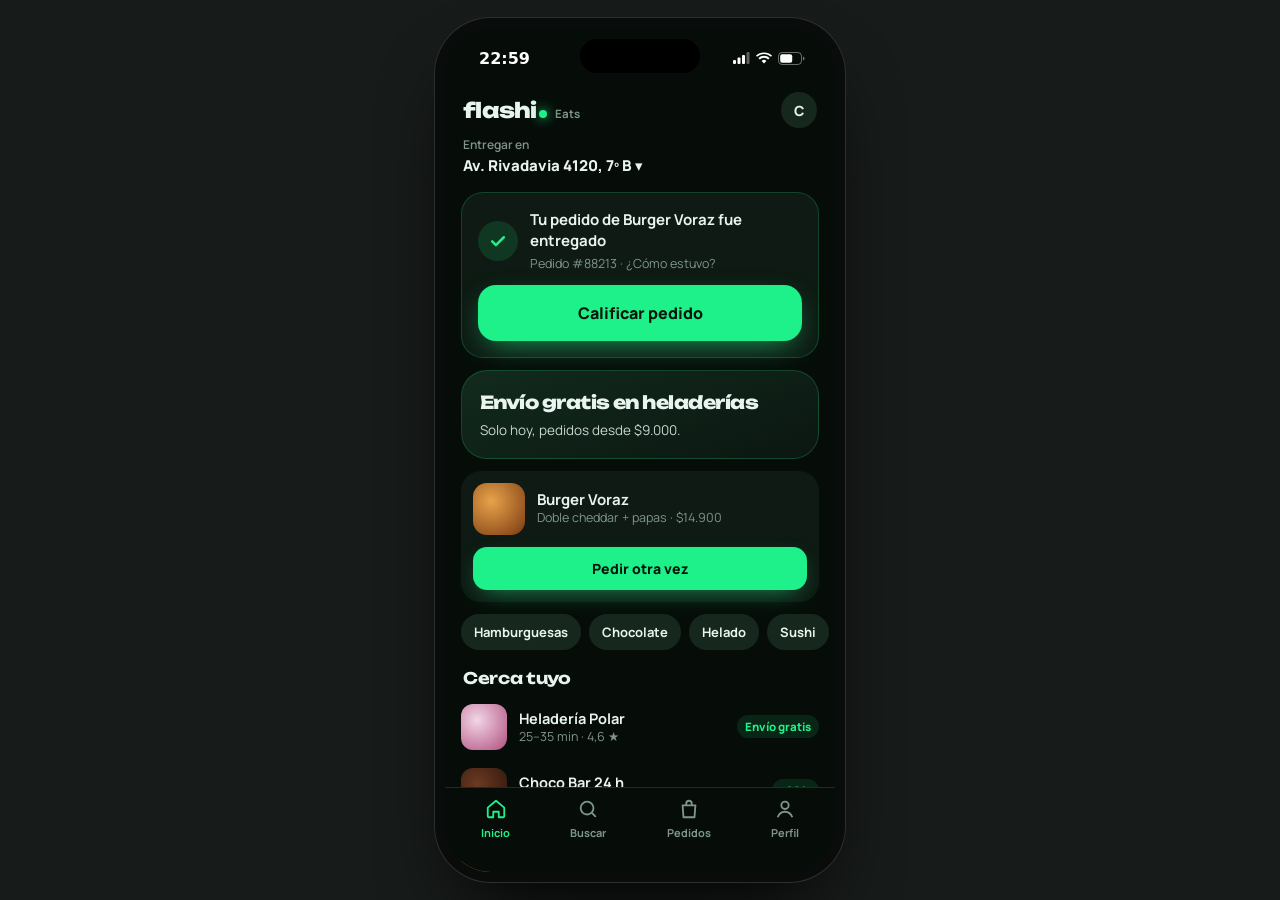
==== index.html @ 6379caa3 "Add files via upload" ====
<!doctype html>
<html lang="es"><head>
<meta charset="utf-8">
<meta name="viewport" content="width=device-width,initial-scale=1,maximum-scale=1,user-scalable=no,viewport-fit=cover">
<meta name="theme-color" content="#060D09">
<meta name="mobile-web-app-capable" content="yes">
<meta name="apple-mobile-web-app-capable" content="yes">
<meta name="apple-mobile-web-app-status-bar-style" content="black-translucent">
<meta name="apple-mobile-web-app-title" content="FLASHI EATS">
<link rel="manifest" href="manifest.webmanifest">
<link rel="icon" href="icon-192.png">
<link rel="apple-touch-icon" href="apple-touch-icon.png">
<title>FLASHI EATS</title>
</head><body>
<style>
@font-face{font-family:Unbounded;font-style:normal;font-weight:500;font-display:block;src:url([data-uri]) format('woff2')}
@font-face{font-family:Unbounded;font-style:normal;font-weight:700;font-display:block;src:url([data-uri]) format('woff2')}
@font-face{font-family:Unbounded;font-style:normal;font-weight:800;font-display:block;src:url([data-uri]) format('woff2')}
@font-face{font-family:Manrope;font-style:normal;font-weight:400;font-display:block;src:url([data-uri]) format('woff2')}
@font-face{font-family:Manrope;font-style:normal;font-weight:500;font-display:block;src:url([data-uri]) format('woff2')}
@font-face{font-family:Manrope;font-style:normal;font-weight:600;font-display:block;src:url([data-uri]) format('woff2')}
@font-face{font-family:Manrope;font-style:normal;font-weight:700;font-display:block;src:url([data-uri]) format('woff2')}
@font-face{font-family:Manrope;font-style:normal;font-weight:800;font-display:block;src:url([data-uri]) format('woff2')}
</style>
<style>
/* ================= FLASHI · núcleo (dirección A · Pulso) ================= */
:root{
  --bg:#060D09;--s1:#0E1A13;--s2:#16271D;--s3:#1F3528;--ln:#1B2E22;
  --g:#1EF08A;--gd:#10B865;--gi:#03140A;--r:#FF2B4A;--rd:#B3142B;
  --tx:#E9F4EE;--tx2:#C9D6CF;--mu:#7E958A;
  --fd:Unbounded,system-ui,sans-serif;--fb:Manrope,system-ui,sans-serif;
  --sbh:30px;--sbb:0px;
  color-scheme:dark;
}
*{box-sizing:border-box}
html,body{height:100%;margin:0;background:#050807}
body{overflow:hidden;overscroll-behavior:none;-webkit-user-select:none;user-select:none;-webkit-touch-callout:none;-webkit-tap-highlight-color:transparent;touch-action:manipulation;font-family:var(--fb);color:var(--tx);-webkit-font-smoothing:antialiased}
button{font:inherit;color:inherit;background:none;border:0;padding:0;cursor:pointer}
#device{position:relative;width:100%;height:100%;overflow:hidden;background:var(--bg);isolation:isolate}
body.framed{display:grid;place-items:center;background:#171b19}
body.framed #device{width:390px;height:min(844px,calc(100% - 40px));border-radius:46px;box-shadow:0 0 0 10px #0a0c0b,0 0 0 11px #2a302c,0 40px 80px -20px #000}
body.framed.android #device{border-radius:34px}
.num{font-variant-numeric:tabular-nums}

/* ---------- pantallas ---------- */
.scr{position:absolute;inset:0;display:flex;flex-direction:column;padding-top:var(--sbh);padding-bottom:var(--sbb);overflow-y:auto;overflow-x:hidden;scrollbar-width:none;background:var(--bg)}
.scr::-webkit-scrollbar{display:none}
.scr>*:not(.map):not(.spacer){flex-shrink:0}
.scr.enter{animation:scrIn .28s ease-out}
@keyframes scrIn{from{opacity:.4;transform:translateY(8px)}to{opacity:1;transform:none}}

/* ---------- barra de estado falsa ---------- */
.sbar{position:absolute;top:0;left:0;right:0;height:var(--sbh);display:flex;align-items:center;justify-content:space-between;padding:0 20px;z-index:90;color:#fff;pointer-events:none;font-family:Roboto,"Google Sans",system-ui,sans-serif;font-size:13.5px;font-weight:500}
.sbar .ic{display:flex;align-items:center;gap:6px}
.sbar svg{display:block}
.sbar .pct{font-size:12.5px}
.ios .sbar{font-family:-apple-system,"SF Pro Text",system-ui,sans-serif;font-weight:600;font-size:16px;padding:6px 30px 0 34px;align-items:center}
.ios .sbar .isl{position:absolute;left:50%;top:11px;transform:translateX(-50%);width:120px;height:34px;border-radius:20px;background:#000}
.hidebar .sbar{display:none}

/* ---------- zonas ocultas ---------- */
.hz{position:absolute;z-index:200;background:transparent}
.hz.menu{left:0;top:0;width:96px;height:calc(var(--sbh) + 52px)}
.hz.cue{right:0;bottom:0;width:76px;height:76px}
body.debugzones .hz{background:#ff00ff33;outline:1px dashed #f0f}

/* ---------- elementos comunes app ---------- */
.top{display:flex;justify-content:space-between;align-items:center;padding:10px 18px 8px;flex:none}
.logo{font-family:var(--fd);font-weight:800;font-size:21px;letter-spacing:-.035em;display:flex;align-items:center;gap:0}
.logo i{display:inline-block;width:8px;height:8px;background:var(--g);border-radius:50%;margin:8px 0 0 2px;box-shadow:0 0 12px var(--g)}
.logo small{font-family:var(--fb);font-weight:700;font-size:11.5px;color:var(--mu);margin:6px 0 0 8px;letter-spacing:0}
.chip{font-size:12px;font-weight:800;padding:7px 12px;border-radius:99px;background:#1EF08A1c;color:var(--g);display:inline-flex;align-items:center;gap:6px}
.chip.off{background:#FF2B4A1f;color:var(--r)}
.chip.neutral{background:var(--s2);color:var(--tx)}
.dot{width:7px;height:7px;border-radius:50%;background:currentColor;box-shadow:0 0 8px currentColor}
.card{background:var(--s1);border-radius:20px;padding:14px 16px}
.pad{padding:0 16px}
.stack{display:flex;flex-direction:column;gap:10px}
.lbl{font-size:11px;font-weight:700;letter-spacing:.08em;text-transform:uppercase;color:var(--mu)}
.btn{display:block;width:100%;padding:17px;border-radius:18px;background:var(--g);color:var(--gi);font-weight:800;text-align:center;font-size:16px;box-shadow:0 10px 30px -10px #1EF08Aaa;transition:transform .1s}
.btn:active{transform:scale(.98)}
.btn.ghost{background:transparent;border:1.5px solid var(--g);color:var(--g);box-shadow:none}
.btn.red{background:var(--r);color:#fff;box-shadow:0 10px 30px -10px #FF2B4Aaa}
.btn.dim{background:var(--s2);color:var(--tx);box-shadow:none}
.fine{text-align:center;font-size:12px;color:var(--mu)}
.big{font-family:var(--fd);font-weight:800;letter-spacing:-.03em;line-height:1}
.green{color:var(--g)} .red{color:var(--r)}
.glowg{text-shadow:0 0 24px #1EF08A77} .glowr{text-shadow:0 0 24px #FF2B4A88}
.spacer{flex:1 1 auto;min-height:12px}
.tabs{display:flex;justify-content:space-around;padding:10px 6px calc(12px + var(--tabpad,0px));font-size:11px;font-weight:700;flex:none;border-top:1px solid var(--ln);background:var(--bg);position:sticky;bottom:0;margin-top:auto}
.tabs span{display:flex;flex-direction:column;align-items:center;gap:5px;color:var(--mu)}
.tabs span.on{color:var(--g)}
.tabs svg{width:22px;height:22px}
.alertbox{padding:12px 14px;border-radius:16px;background:linear-gradient(135deg,#FF2B4A33,#FF2B4A0d);border:1px solid #FF2B4A66;font-size:13px;line-height:1.45;color:var(--tx)}
.alertbox b{display:block;color:var(--r);font-size:13.5px;margin-bottom:2px}
.pulse-r{animation:pr 1s ease-in-out infinite}
@keyframes pr{50%{opacity:.35}}

/* ---------- mapa ---------- */
.map{position:relative;flex:1 1 auto;min-height:260px;overflow:hidden;background:#07110B}
.map svg{position:absolute;inset:0;width:100%;height:100%}
.map .me{position:absolute;width:22px;height:22px;border-radius:50%;background:var(--g);border:4px solid #06140c;box-shadow:0 0 0 6px #1EF08A33,0 0 24px var(--g);transform:translate(-50%,-50%);transition:left 1.2s ease,top 1.2s ease}
.map .pin{position:absolute;transform:translate(-50%,-100%);width:30px;height:40px}
.map .me::after{content:"";position:absolute;inset:-14px;border-radius:50%;border:2px solid #1EF08A66;animation:ping 1.8s ease-out infinite}
@keyframes ping{from{transform:scale(.5);opacity:1}to{transform:scale(1.6);opacity:0}}

/* ---------- timers ---------- */
.ring{--p:100;border-radius:50%;background:conic-gradient(var(--r) calc(var(--p)*1%),var(--s2) 0);display:grid;place-items:center;box-shadow:0 0 44px -8px #FF2B4Aaa}
.ring>div{border-radius:50%;background:var(--bg);display:flex;flex-direction:column;align-items:center;justify-content:center;gap:2px}
.tbar{height:6px;border-radius:6px;background:#00000055;overflow:hidden}
.tbar i{display:block;height:100%;width:calc(var(--p,100)*1%);background:#fff;border-radius:6px;transition:width .25s linear}
.t-zero{animation:pr .8s ease-in-out infinite}

/* ================= NOTIFICACIONES ================= */
.hu{position:absolute;left:10px;right:10px;top:calc(var(--sbh) + 6px);z-index:120;display:flex;flex-direction:column;gap:8px;pointer-events:none}
.hu>*{pointer-events:auto;animation:huIn .38s cubic-bezier(.2,.9,.3,1.2)}
@keyframes huIn{from{transform:translateY(-130%);opacity:0}to{transform:none;opacity:1}}
.hu>.out{animation:huOut .25s ease-in forwards}
@keyframes huOut{to{transform:translateY(-130%);opacity:0}}
/* Android */
.nA{background:#262A28;border-radius:26px;padding:14px 16px 15px;display:grid;grid-template-columns:30px 1fr;column-gap:12px;row-gap:3px;color:#E6E9E7;font-family:Roboto,"Google Sans",system-ui,sans-serif;box-shadow:0 8px 30px -6px #000c}
.nA .ai{grid-row:span 3;width:30px;height:30px;border-radius:50%;display:grid;place-items:center;background:var(--g);color:#06140c}
.nA.hot .ai{background:var(--r);color:#fff}
.nA .ai svg{width:18px;height:18px}
.nA .hd{font-size:12.5px;color:#B8C0BB;display:flex;gap:5px;align-items:center}
.nA .hd b{font-weight:500;color:var(--g)}
.nA.hot .hd b{color:#FF7A8C}
.nA .tt{font-size:15px;font-weight:600;color:#fff;line-height:1.3}
.nA .bd{font-size:14.5px;line-height:1.38;color:#DDE3DF}
/* iOS */
.nI{background:rgba(52,52,54,.72);-webkit-backdrop-filter:blur(26px) saturate(170%);backdrop-filter:blur(26px) saturate(170%);border-radius:24px;padding:13px 15px 14px;display:grid;grid-template-columns:40px 1fr;column-gap:11px;color:#fff;font-family:-apple-system,"SF Pro Text",system-ui,sans-serif;box-shadow:0 10px 30px -8px #0009}
.nI .ai{grid-row:span 3;width:40px;height:40px;border-radius:10px;overflow:hidden;align-self:start}
.nI .ai svg{width:40px;height:40px;display:block}
.nI .hd{display:flex;justify-content:space-between;font-size:15px}
.nI .hd b{font-weight:600}
.nI .hd span{color:#ffffff8c;font-size:14px}
.nI .tt{font-size:15px;font-weight:600;line-height:1.3}
.nI .bd{font-size:15px;line-height:1.33;color:#fff}

/* ================= BLOQUEO ANDROID ================= */
.lockA{position:absolute;inset:0;z-index:80;display:flex;flex-direction:column;background:var(--wall,radial-gradient(120% 70% at 20% 0%,#16362A 0%,#08130E 55%,#050907 100%));background-size:cover;background-position:center;color:#E3F1E8;font-family:Roboto,"Google Sans",system-ui,sans-serif;padding-top:var(--sbh);overflow:hidden}
.lockA::before{content:"";position:absolute;inset:0;background:#0000002e;pointer-events:none}
.lockA>*{position:relative}
.lockA .date{padding:22px 26px 0;font-size:16px;font-weight:500;display:flex;justify-content:space-between;color:#D6E8DC}
.lockA .clock{padding:6px 26px 0;font-size:104px;line-height:.98;font-weight:400;letter-spacing:-2px;color:#CFF3DC;display:flex;flex-direction:column}
.lockA .nl{padding:26px 12px 0;display:flex;flex-direction:column;gap:8px;overflow:hidden}
.lockA .nl .nA{background:#1E2320e8;animation:huIn .38s cubic-bezier(.2,.9,.3,1.2)}
.lockA .foot{margin-top:auto;padding:0 26px calc(22px + env(safe-area-inset-bottom,0px));display:flex;justify-content:space-between;align-items:flex-end}
.lockA .sc{width:56px;height:56px;border-radius:50%;background:#ffffff1f;display:grid;place-items:center}
.lockA .fp{display:flex;flex-direction:column;align-items:center;gap:10px;font-size:12.5px;color:#C9DBD0}
.lockA .fp svg{width:30px;height:30px}

/* ================= BLOQUEO iOS ================= */
.lockI{position:absolute;inset:0;z-index:80;display:flex;flex-direction:column;align-items:center;background:var(--wall,linear-gradient(180deg,#0E2A1E 0%,#0A1B14 40%,#050A08 100%));background-size:cover;background-position:center;color:#fff;font-family:-apple-system,"SF Pro Display",system-ui,sans-serif;padding-top:var(--sbh);overflow:hidden}
.lockI::before{content:"";position:absolute;inset:0;background:linear-gradient(#0000001a,#0000 40%,#00000066);pointer-events:none}
.lockI>*{position:relative}
.lockI .lk{margin-top:10px;width:18px;height:22px;opacity:.95}
.lockI .date{margin-top:8px;font-size:20px;font-weight:600;letter-spacing:.2px;opacity:.9}
.lockI .clock{font-size:96px;font-weight:600;line-height:1;letter-spacing:-1px;margin-top:2px;font-feature-settings:"tnum"}
.lockI .nl{width:100%;padding:0 10px;display:flex;flex-direction:column;gap:8px;margin-top:auto;margin-bottom:26px}
.lockI .nl .nI{animation:huIn .38s cubic-bezier(.2,.9,.3,1.2)}
.lockI .foot{width:100%;display:flex;justify-content:space-between;padding:0 46px 12px}
.lockI .sc{width:50px;height:50px;border-radius:50%;background:#ffffff26;-webkit-backdrop-filter:blur(20px);backdrop-filter:blur(20px);display:grid;place-items:center}
.lockI .hbar{width:136px;height:5px;border-radius:3px;background:#fff;margin:4px 0 calc(8px + env(safe-area-inset-bottom,0px))}
.unlocking{animation:unl .32s ease-in forwards}
@keyframes unl{to{transform:translateY(-100%);opacity:.6}}

/* ================= MENÚ DE CONTROL (no aparece en cámara) ================= */
#menu{position:absolute;inset:0;z-index:500;background:#101211;color:#EDEFEE;font-family:system-ui,-apple-system,Roboto,sans-serif;overflow-y:auto;-webkit-user-select:text;user-select:text;padding:calc(env(safe-area-inset-top,0px) + 14px) 16px calc(env(safe-area-inset-bottom,0px) + 30px);font-size:14px}
#menu h1{font-size:17px;margin:0;font-weight:800;letter-spacing:-.01em}
#menu h2{font-size:12px;letter-spacing:.1em;text-transform:uppercase;color:#8E9691;margin:22px 0 8px;font-weight:700}
#menu .mh{display:flex;justify-content:space-between;align-items:center;gap:12px;position:sticky;top:calc(-14px - env(safe-area-inset-top,0px));background:#101211;padding:6px 0 10px;z-index:2}
#menu .x{font-size:14px;font-weight:700;padding:9px 14px;border-radius:10px;background:#242826}
#menu .scn{display:flex;flex-direction:column;gap:6px}
#menu .scn button{text-align:left;padding:11px 13px;border-radius:12px;background:#1A1D1C;border:1px solid #262A28;display:flex;flex-direction:column;gap:3px}
#menu .scn button b{font-size:14.5px}
#menu .scn button span{font-size:12.5px;color:#9BA39E;line-height:1.35}
#menu .scn button.sel{border-color:#1EF08A;background:#13241B}
#menu .cues{display:flex;flex-direction:column;gap:6px;counter-reset:c}
#menu .cue{background:#1A1D1C;border:1px solid #262A28;border-radius:12px;padding:10px 12px;display:flex;flex-direction:column;gap:8px}
#menu .cue .row{display:flex;justify-content:space-between;align-items:center;gap:10px}
#menu .cue .row b{font-size:13.5px;font-weight:600}
#menu .cue .row b::before{counter-increment:c;content:counter(c) " · ";color:#1EF08A}
#menu .cue.next{border-color:#1EF08A88}
#menu .cue button{font-size:12.5px;font-weight:700;padding:7px 11px;border-radius:9px;background:#2A2F2C;white-space:nowrap}
#menu textarea,#menu input[type=text],#menu input[type=time],#menu input[type=number]{width:100%;background:#0B0D0C;border:1px solid #2E3431;border-radius:9px;color:#fff;padding:9px 10px;font:14px/1.4 system-ui,sans-serif}
#menu textarea{min-height:58px;resize:vertical}
#menu .f{display:grid;grid-template-columns:1fr 1.2fr;gap:8px 12px;align-items:center}
#menu .f label{color:#B5BCB8;font-size:13px}
#menu .seg{display:flex;background:#0B0D0C;border:1px solid #2E3431;border-radius:10px;padding:3px;gap:3px}
#menu .seg button{flex:1;padding:7px 6px;border-radius:7px;font-size:12.5px;font-weight:700;color:#B5BCB8}
#menu .seg button.on{background:#1EF08A;color:#04130A}
#menu .go{margin-top:18px;width:100%;padding:16px;border-radius:14px;background:#1EF08A;color:#04130A;font-weight:900;font-size:16px}
#menu .sm{font-size:12.5px;color:#8E9691;line-height:1.5}
#menu .help{background:#1A1D1C;border-radius:12px;padding:12px 14px;line-height:1.55;font-size:13px;color:#C9CFCB}
#menu .help b{color:#fff}
#menu .row2{display:flex;gap:8px;flex-wrap:wrap}
#menu .row2 button{padding:9px 12px;border-radius:10px;background:#242826;font-weight:700;font-size:13px}
#menu .now{font-size:12.5px;color:#1EF08A;margin-top:4px}
@media (prefers-reduced-motion:reduce){*{animation-duration:.01ms!important;transition:none!important}}

/* ===== FLASHI EATS (Clara) ===== */
.avatar{width:36px;height:36px;border-radius:50%;background:var(--s2);display:grid;place-items:center;font-weight:800;font-size:14px}
.loc{padding:0 18px 4px;font-size:12px;color:var(--mu);font-weight:600}
.loc b{display:block;color:var(--tx);font-size:15px;margin-top:2px;font-weight:800}
.deliv{margin:12px 16px 0;border-radius:22px;padding:16px;background:var(--s1);border:1px solid #1EF08A33;display:flex;flex-direction:column;gap:12px}
.deliv .r{display:flex;gap:12px;align-items:center}
.deliv .ok{width:40px;height:40px;border-radius:50%;background:#1EF08A22;display:grid;place-items:center;flex:none;color:var(--g)}
.deliv b{display:block;font-size:15px}
.deliv span{font-size:12.5px;color:var(--mu)}
.promo{margin:12px 16px 0;padding:18px;border-radius:26px;background:radial-gradient(90% 90% at 100% 0%,#1EF08A55,transparent 60%),linear-gradient(160deg,#10301E,#0A1710);border:1px solid #1EF08A33;position:relative;overflow:hidden;display:flex;flex-direction:column;gap:4px}
.promo .tag{align-self:flex-start;font-size:12px;font-weight:800;color:#fff;background:var(--r);padding:6px 11px;border-radius:99px;box-shadow:0 0 20px #FF2B4Aaa;margin-bottom:6px}
.promo h4{font-family:var(--fd);font-weight:800;font-size:22px;margin:4px 0 0;line-height:1.1;letter-spacing:-.03em}
.promo .big{font-size:50px;color:var(--g);text-shadow:0 0 26px #1EF08A77;margin:4px 0}
.promo p{font-size:13.5px;color:var(--tx2);margin:0 0 10px;line-height:1.4}
.promo.soft{background:linear-gradient(160deg,#122A1D,#0B1711)}
.promo.soft h4{font-size:18px}
.last{margin:12px 16px 0;padding:12px;border-radius:20px;background:var(--s1);display:flex;flex-wrap:wrap;gap:12px;align-items:center}
.thumb{width:52px;height:52px;border-radius:14px;flex:none;background:radial-gradient(circle at 35% 35%,#E8A34A,#7A3A12)}
.th2{background:radial-gradient(circle at 35% 35%,#F2D6E6,#B0507F)}
.th3{background:radial-gradient(circle at 35% 35%,#6B3A22,#2A140B)}
.th4{background:radial-gradient(circle at 35% 35%,#F4C95D,#B23A1E)}
.last div{flex:1;min-width:0;font-size:12.5px;color:var(--mu);line-height:1.35}
.last div b{display:block;color:var(--tx);font-size:15px}
.sbtn{flex-basis:100%;text-align:center;padding:12px;border-radius:14px;background:var(--g);color:var(--gi);font-weight:800;font-size:14px;box-shadow:0 8px 24px -10px #1EF08Aaa}
.sect{padding:18px 18px 8px;font-family:var(--fd);font-weight:700;font-size:16px;letter-spacing:-.02em}
.cats{display:flex;gap:8px;padding:12px 16px 0;overflow-x:auto;scrollbar-width:none}
.cats::-webkit-scrollbar{display:none}
.cats span{font-size:13px;font-weight:700;padding:9px 13px;border-radius:99px;background:var(--s2);white-space:nowrap}
.rlist{display:flex;flex-direction:column;gap:2px;padding:0 16px}
.rlist div{display:flex;gap:12px;align-items:center;padding:8px 0}
.rlist .thumb{width:46px;height:46px;border-radius:12px}
.rlist p{margin:0;flex:1;font-size:12.5px;color:var(--mu)}
.rlist p b{display:block;color:var(--tx);font-size:14.5px}
.rlist em{font-style:normal;font-size:11.5px;font-weight:800;color:var(--g);background:#1EF08A1a;padding:4px 8px;border-radius:99px}
/* calificación */
.hdr{display:flex;align-items:center;gap:10px;padding:8px 16px 10px}
.hdr .bk{width:38px;height:38px;border-radius:50%;background:var(--s2);display:grid;place-items:center;font-size:22px;font-weight:700;line-height:1}
.hdr h2{margin:0;font-size:18px;font-weight:800}
.ordc{margin:4px 16px 0;display:flex;gap:12px;align-items:center}
.ordc div{flex:1;font-size:12.5px;color:var(--mu);line-height:1.4}
.ordc div b{display:block;color:var(--tx);font-size:15px}
.q{padding:22px 18px 8px;font-family:var(--fd);font-weight:700;font-size:19px;letter-spacing:-.02em;text-align:center}
.stars{display:flex;justify-content:center;gap:10px;padding:6px 0 4px}
.stars button{width:46px;height:46px;color:var(--s3)}
.stars button.on{color:#FFB020;filter:drop-shadow(0 0 10px #FFB02088)}
.stars svg{width:100%;height:100%}
.slabel{text-align:center;font-size:13px;color:var(--mu);font-weight:700;min-height:18px}
.chips{display:flex;flex-wrap:wrap;gap:8px;padding:14px 16px 0;justify-content:center}
.chips button{padding:10px 14px;border-radius:99px;background:var(--s2);font-size:13.5px;font-weight:700;border:1.5px solid transparent}
.chips button.on{background:#FF2B4A22;border-color:var(--r);color:#fff}
.sum{margin:16px 16px 0;display:flex;flex-direction:column;gap:10px}
.sum .r{display:flex;justify-content:space-between;font-size:14px}
.sum .r span{color:var(--tx2)}
.sum .tot{border-top:1px solid var(--ln);padding-top:10px;font-weight:800;font-size:16px}
.sum .tot b{font-family:var(--fd)}
/* seguimiento */
.eta{padding:4px 18px 0}
.eta .big{font-size:44px;margin-top:4px}
.eta .sub{font-size:13px;color:var(--tx2);margin-top:6px}
.steps{display:grid;grid-template-columns:repeat(4,1fr);gap:6px;padding:14px 18px 12px}
.steps i{height:5px;border-radius:3px;background:var(--s2)}
.steps i.on{background:var(--g);box-shadow:0 0 10px #1EF08A99}
.steps i.now{animation:pr 1.2s ease-in-out infinite}
.rider{display:flex;gap:12px;align-items:center}
.rider .avatar{width:48px;height:48px;background:linear-gradient(135deg,#1EF08A,#0B5F35);color:var(--gi);font-size:18px}
.rider div{flex:1;font-size:12.5px;color:var(--mu)}
.rider div b{display:block;color:var(--tx);font-size:16px}
.rider em{font-style:normal;font-weight:800;color:#FFB020;font-size:13px}
.arrived{color:var(--g)}
.waiting{display:inline-flex;gap:6px;align-items:center;margin-top:8px;background:#FF2B4A22;color:#FF8A9A;border-radius:99px;padding:6px 11px;font-size:12.5px;font-weight:800}
/* chat genérico (no es de FLASHI) */
.chat{position:absolute;inset:0;display:flex;flex-direction:column;background:#0B0B0D;font-family:-apple-system,"SF Pro Text",system-ui,sans-serif;padding-top:var(--sbh)}
.chat .ch{display:flex;align-items:center;gap:10px;padding:8px 14px 10px;background:#161618;border-bottom:1px solid #222}
.chat .ch .bk{color:#4F8EF7;font-size:30px;line-height:1;font-weight:300;padding:0 4px}
.chat .ch .av{width:38px;height:38px;border-radius:50%;background:linear-gradient(135deg,#C98BB0,#7C4B7A);display:grid;place-items:center;font-weight:700;color:#fff}
.chat .ch b{display:block;font-size:16px;font-weight:600;color:#fff}
.chat .ch span{font-size:12.5px;color:#8E8E93}
.chat .body{flex:1;overflow:auto;padding:14px 12px;display:flex;flex-direction:column;gap:8px;background:#0B0B0D}
.chat .day{align-self:center;font-size:12px;color:#8E8E93;background:#1C1C1E;padding:4px 10px;border-radius:9px;margin:6px 0}
.chat .m{max-width:78%;padding:8px 11px 6px;border-radius:17px;font-size:15.5px;line-height:1.32;color:#fff;position:relative}
.chat .m small{display:block;text-align:right;font-size:11px;color:#ffffff88;margin-top:2px}
.chat .in{align-self:flex-start;background:#26252A;border-bottom-left-radius:5px}
.chat .out{align-self:flex-end;background:#2B5CD8;border-bottom-right-radius:5px}
.chat .aud{display:flex;align-items:center;gap:10px;min-width:240px;padding:9px 11px 6px}
.chat .play{width:36px;height:36px;border-radius:50%;background:#ffffff1f;display:grid;place-items:center;flex:none}
.chat .wave{display:flex;align-items:center;gap:2px;height:28px;flex:1}
.chat .wave i{width:3px;border-radius:2px;background:#ffffff55;flex:none}
.chat .wave i.p{background:#fff}
.chat .adur{font-size:12px;color:#ffffffaa;min-width:30px}
.chat .inp{display:flex;align-items:center;gap:10px;padding:8px 12px calc(10px + var(--tabpad,0px));background:#161618;border-top:1px solid #222}
.chat .inp span{flex:1;background:#0B0B0D;border:1px solid #2C2C2E;border-radius:20px;padding:8px 14px;color:#6D6D72;font-size:15px}
.chat .inp i{width:34px;height:34px;border-radius:50%;background:#2C2C2E;display:grid;place-items:center}
/* compartidos con Delivery */
.acts{display:grid;grid-template-columns:1fr 1fr;gap:8px;margin:10px 16px 0}
.acts span{background:var(--s2);border-radius:14px;padding:11px;text-align:center;font-weight:700;font-size:13px}
.sheet{background:var(--s1);border-radius:26px 26px 0 0;padding:16px 16px calc(18px + var(--tabpad,0px));display:flex;flex-direction:column;gap:6px;margin-top:-22px;position:relative;z-index:2;flex:none}
.sheet .grab{width:40px;height:4px;border-radius:2px;background:var(--s3);align-self:center;margin-bottom:4px}
.sheet .meta{font-size:12.5px;color:var(--mu)}
.bottom{display:flex;flex-direction:column;gap:10px}

</style>
<div id="device"></div>
<script>
/* ================= FLASHI · motor de rodaje =================
   Una app = FLASHI(config). El motor maneja: escenas y momentos (cues),
   pantalla de bloqueo falsa, notificaciones, cuenta regresiva congelable,
   reloj por escena, menú oculto y gestos invisibles. */
(function(){
'use strict';

var ICON = {
  sig:'<svg width="17" height="12" viewBox="0 0 17 12"><rect x="0" y="8" width="3" height="4" rx="1" fill="currentColor"/><rect x="4.5" y="5.5" width="3" height="6.5" rx="1" fill="currentColor"/><rect x="9" y="3" width="3" height="9" rx="1" fill="currentColor"/><rect x="13.5" y="0" width="3" height="12" rx="1" fill="currentColor" opacity=".35"/></svg>',
  wifiA:'<svg width="16" height="13" viewBox="0 0 16 13"><path d="M8 13 0 3.2A12.6 12.6 0 0 1 8 0a12.6 12.6 0 0 1 8 3.2Z" fill="currentColor"/></svg>',
  wifiI:'<svg width="16" height="12" viewBox="0 0 16 12"><path d="M8 11.6 10.4 9a3.4 3.4 0 0 0-4.8 0Z M8 5.8a6 6 0 0 1 4.2 1.7l1.4-1.5A8 8 0 0 0 8 3.7 8 8 0 0 0 2.4 6l1.4 1.5A6 6 0 0 1 8 5.8Z M8 1.9a10 10 0 0 1 7 2.8L16 3.6A11.6 11.6 0 0 0 8 .4 11.6 11.6 0 0 0 0 3.6l1 1.1a10 10 0 0 1 7-2.8Z" fill="currentColor"/></svg>',
  lock:'<svg viewBox="0 0 18 22"><rect x="1" y="9" width="16" height="12.5" rx="3" fill="#fff"/><path d="M4.5 9.5V6.3a4.5 4.5 0 0 1 9 0v3.2" fill="none" stroke="#fff" stroke-width="2.2"/></svg>',
  fp:'<svg viewBox="0 0 24 24" fill="none" stroke="currentColor" stroke-width="1.6" stroke-linecap="round"><path d="M6.5 5.5a8 8 0 0 1 11 0M4.5 10a8.5 8.5 0 0 1 15 0M8 20.5c-1-1.6-1.5-3.5-1.5-5.5a5.5 5.5 0 0 1 11 0v1M12 15v1.5c0 1.8.6 3.4 1.6 4.6M9.3 18.8C9 17.6 9 16.3 9 15a3 3 0 0 1 6 0M17.5 19.5c-.8.3-1.6.5-2.5.5"/></svg>',
  torch:'<svg width="20" height="22" viewBox="0 0 20 22" fill="#fff"><path d="M5 1h10v4l-2.5 4v11a1 1 0 0 1-1 1h-3a1 1 0 0 1-1-1V9L5 5Z" opacity=".95"/></svg>',
  cam:'<svg width="24" height="20" viewBox="0 0 24 20" fill="#fff"><path d="M8 1h8l1.8 2.5H21a2.5 2.5 0 0 1 2.5 2.5v10.5A2.5 2.5 0 0 1 21 19H3A2.5 2.5 0 0 1 .5 16.5V6A2.5 2.5 0 0 1 3 3.5h3.2Z"/><circle cx="12" cy="10.8" r="4.3" fill="#3a3a3c"/></svg>',
  phone:'<svg width="22" height="22" viewBox="0 0 24 24" fill="#E3F1E8"><path d="M6.6 10.8a15 15 0 0 0 6.6 6.6l2.2-2.2c.3-.3.7-.4 1-.2 1.1.4 2.3.6 3.6.6.6 0 1 .4 1 1V20c0 .6-.4 1-1 1A17 17 0 0 1 3 4c0-.6.4-1 1-1h3.5c.6 0 1 .4 1 1 0 1.3.2 2.5.6 3.6.1.3 0 .7-.2 1Z"/></svg>',
  camA:'<svg width="22" height="22" viewBox="0 0 24 24" fill="#E3F1E8"><path d="M9 3 7.2 5H4a2 2 0 0 0-2 2v11a2 2 0 0 0 2 2h16a2 2 0 0 0 2-2V7a2 2 0 0 0-2-2h-3.2L15 3Zm3 14.5a5 5 0 1 1 0-10 5 5 0 0 1 0 10Z"/></svg>'
};

function esc(s){return String(s==null?'':s).replace(/[&<>"]/g,function(c){return {'&':'&amp;','<':'&lt;','>':'&gt;','"':'&quot;'}[c];});}
function pad(n){return (n<10?'0':'')+n;}
function clone(o){return JSON.parse(JSON.stringify(o||{}));}
function isIOSDevice(){var ua=navigator.userAgent||'';return /iPhone|iPad|iPod/.test(ua)||(/Macintosh/.test(ua)&&navigator.maxTouchPoints>1);}

window.FLASHI = function(app){
  var KEY='flashi-'+app.id+'-v1';
  var cfg = load();
  var st = {scene:null,cue:0,screen:app.home,p:{},locked:false,lockN:[],t0:Date.now(),
            timer:{on:false,total:60,left:60,run:false,last:0},seq:0};
  var dev, scrwrap, lockwrap, hu, sbar, menu;

  function defaults(){return {sceneId:app.scenes[0].id,clock:app.clockDefault||'scene',date:app.dateDefault||'lunes, 14 de octubre',
    bar:'auto',banners:'fixed',wall:null,zones:false,data:{},texts:{},sc:{}};}
  function load(){var d=defaults();try{var s=JSON.parse(localStorage.getItem(KEY)||'null');if(s){for(var k in s)d[k]=s[k];}}catch(e){}return d;}
  function save(){try{localStorage.setItem(KEY,JSON.stringify(cfg));}catch(e){}}

  /* ---------- datos y textos ---------- */
  function D(){var o={};for(var k in app.data)o[k]=app.data[k].value;for(var j in cfg.data)if(cfg.data[j]!=='')o[j]=cfg.data[j];return o;}
  function T(key){
    var v = (cfg.texts[key]!=null)?cfg.texts[key]:(app.texts[key]?app.texts[key].value:key);
    var d=D(); return String(v).replace(/\{(\w+)\}/g,function(m,k){return d[k]!=null?d[k]:m;});
  }
  function sceneById(id){for(var i=0;i<app.scenes.length;i++)if(app.scenes[i].id===id)return app.scenes[i];return app.scenes[0];}
  function SC(s){var b={start:s.start||'app',time:s.time||'12:00',batt:s.batt!=null?s.batt:(app.batt||60),dur:s.dur||0,run:s.run||'pause'};
    var o=cfg.sc[s.id]||{};for(var k in o)b[k]=o[k];return b;}

  /* ---------- reloj ---------- */
  function clockStr(){
    if(cfg.clock==='device'){var n=new Date();return pad(n.getHours())+':'+pad(n.getMinutes());}
    var sc=SC(st.scene||app.scenes[0]);var hm=(sc.time||'12:00').split(':');
    var mins=(+hm[0])*60+(+hm[1])+Math.floor((Date.now()-st.t0)/60000);
    mins=((mins%1440)+1440)%1440;return pad(Math.floor(mins/60))+':'+pad(mins%60);
  }
  function batt(){return SC(st.scene||app.scenes[0]).batt;}

  /* ---------- barra de estado ---------- */
  function barVisible(){if(cfg.bar==='on')return true;if(cfg.bar==='off')return false;return !(app.platform==='ios'&&isIOSDevice());}
  function sbarHTML(){
    var b=batt(),low=b<=15;
    if(app.platform==='android'){
      var bat='<svg width="9" height="15" viewBox="0 0 9 15"><rect x="2.5" y="0" width="4" height="2" rx=".6" fill="currentColor"/><rect x=".75" y="1.75" width="7.5" height="12.5" rx="1.6" fill="none" stroke="currentColor" stroke-width="1.5"/><rect x="2" y="'+(3+10*(1-b/100)).toFixed(1)+'" width="5" height="'+(10*b/100).toFixed(1)+'" rx=".6" fill="'+(low?'#FF4D5E':'currentColor')+'"/></svg>';
      return '<span data-clock>'+clockStr()+'</span><span class="ic">'+ICON.wifiA+'<span style="font-size:11.5px">5G</span>'+ICON.sig+bat+'<span class="pct">'+b+'%</span></span>';
    }
    var w=Math.max(2,Math.round(19*b/100));
    var bi='<svg width="27" height="13" viewBox="0 0 27 13"><rect x=".5" y=".5" width="23" height="12" rx="3.6" fill="none" stroke="currentColor" opacity=".4"/><rect x="2.2" y="2.2" width="'+w+'" height="8.6" rx="2" fill="'+(low?'#FF453A':'currentColor')+'"/><path d="M25 4.4v4.2a2.2 2.2 0 0 0 0-4.2Z" fill="currentColor" opacity=".45"/></svg>';
    return '<span data-clock>'+clockStr()+'</span>'+(document.body.classList.contains('framed')?'<span class="isl"></span>':'')+'<span class="ic">'+ICON.sig+ICON.wifiI+bi+'</span>';
  }
  function applyBar(){
    var vis=barVisible();
    dev.classList.toggle('hidebar',!vis);
    var top = vis ? (app.platform==='ios'?'54px':'30px') : 'env(safe-area-inset-top, 0px)';
    dev.style.setProperty('--sbh',top);
    dev.style.setProperty('--tabpad', app.platform==='ios' ? (vis?'20px':'env(safe-area-inset-bottom, 0px)') : '0px');
    sbar.innerHTML=sbarHTML();
  }

  /* ---------- render ---------- */
  function api(){return A;}
  function renderScreen(anim){
    var fn=app.screens[st.screen]||app.screens[app.home];
    var html=fn(A);
    scrwrap.innerHTML='<div class="scr'+(anim?' enter':'')+' s-'+st.screen+'">'+html+'</div>';
    tickTimer(true);tickUp();
  }
  function renderLock(){
    if(!st.locked){lockwrap.innerHTML='';return;}
    var wall = cfg.wall ? 'style="--wall:url('+cfg.wall+') center/cover"' : '';
    var n=st.lockN.map(notifHTML).join('');
    if(app.platform==='android'){
      lockwrap.innerHTML='<div class="lockA" '+wall+' data-lock>'+
        '<div class="date"><span>'+esc(shortDate())+'</span><span></span></div>'+
        '<div class="clock num" data-clockbig></div>'+
        '<div class="nl">'+n+'</div>'+
        '<div class="foot"><span class="sc">'+ICON.phone+'</span><span class="fp">'+ICON.fp+'</span><span class="sc">'+ICON.camA+'</span></div></div>';
    } else {
      lockwrap.innerHTML='<div class="lockI" '+wall+' data-lock>'+
        '<svg class="lk" viewBox="0 0 18 22">'+ICON.lock.replace(/^<svg[^>]*>|<\/svg>$/g,'')+'</svg>'+
        '<div class="date">'+esc(cfg.date)+'</div>'+
        '<div class="clock" data-clockbig></div>'+
        '<div class="nl">'+n+'</div>'+
        '<div class="foot"><span class="sc">'+ICON.torch+'</span><span class="sc">'+ICON.cam+'</span></div><div class="hbar"></div></div>';
    }
    tickClock();
  }
  function shortDate(){ // "lunes, 14 de octubre" -> "lun, 14 oct"
    var m=cfg.date.match(/^(\w+),?\s+(\d+)\s+de\s+(\w+)/i);
    if(!m)return cfg.date; return m[1].slice(0,3)+', '+m[2]+' '+m[3].slice(0,3);
  }
  function renderAll(anim){applyBar();renderScreen(anim);renderLock();}

  /* ---------- notificaciones ---------- */
  function notifHTML(n){
    var ic=app.platform==='android'?app.iconSmall:app.icon;
    var t=n.title?'<div class="tt">'+esc(n.title)+'</div>':'';
    var sub=n.sub?'<div class="bd" style="opacity:.8">'+esc(n.sub)+'</div>':'';
    if(app.platform==='android'){
      return '<div class="nA'+(n.urgent?' hot':'')+'" data-n="'+n.id+'"><span class="ai">'+ic+'</span><div class="hd"><b>'+esc(app.appName)+'</b>·<span>ahora</span></div>'+t+'<div class="bd">'+esc(n.body)+'</div>'+sub+'</div>';
    }
    return '<div class="nI" data-n="'+n.id+'"><span class="ai">'+ic+'</span><div class="hd"><b>'+esc(app.appName)+'</b><span>ahora</span></div>'+t+'<div class="bd">'+esc(n.body)+'</div>'+sub+'</div>';
  }
  var allN={};
  function notify(spec){
    var n={id:'n'+(++st.seq),title:spec.title?T(spec.title):'',body:T(spec.text),sub:spec.sub?T(spec.sub):'',urgent:!!spec.urgent,open:spec.open||null,p:spec.p||null};
    allN[n.id]=n;
    if(st.locked){
      st.lockN.unshift(n);
      var nl=lockwrap.querySelector('.nl');
      if(nl){nl.insertAdjacentHTML('afterbegin',notifHTML(n));}else renderLock();
    } else {
      hu.insertAdjacentHTML('afterbegin',notifHTML(n));
      while(hu.children.length>2)hu.removeChild(hu.lastElementChild);
      if(cfg.banners==='auto'){var id=n.id;setTimeout(function(){dismiss(id);},6000);}
    }
    return n;
  }
  function dismiss(id){var el=hu.querySelector('[data-n="'+id+'"]');if(!el)return;el.classList.add('out');setTimeout(function(){if(el.parentNode)el.parentNode.removeChild(el);},260);}
  function clearBanners(){hu.innerHTML='';}
  function tapNotif(id){
    var n=allN[id];if(!n)return;
    if(st.locked){st.lockN=st.lockN.filter(function(x){return x.id!==id;});unlock(n.open,n.p);return;}
    dismiss(id);if(n.open)go(n.open,n.p);
  }

  /* ---------- navegación ---------- */
  function go(screen,p){if(p)for(var k in p)st.p[k]=p[k];st.screen=screen;
    if(app.onGo)app.onGo(A,screen);
    if(st.locked){st.locked=false;renderLock();}
    renderScreen(true);}
  function unlock(screen,p){
    var el=lockwrap.firstElementChild;
    if(screen){if(p)for(var k in p)st.p[k]=p[k];st.screen=screen;if(app.onGo)app.onGo(A,screen);}
    renderScreen(false);
    if(el){el.classList.add('unlocking');setTimeout(function(){st.locked=false;st.lockN=[];renderLock();},300);}
    else {st.locked=false;renderLock();}
  }
  function lock(){st.locked=true;clearBanners();renderLock();}
  function set(p,rerender){for(var k in p)st.p[k]=p[k];if(rerender!==false&&!st.locked)renderScreen(false);}

  /* ---------- cuenta regresiva ---------- */
  function fmt(sec,mode){sec=Math.max(0,Math.ceil(sec));var m=Math.floor(sec/60),s=sec%60;
    if(mode==='s')return String(sec);if(mode==='mm')return pad(m)+':'+pad(s);return m+':'+pad(s);}
  function timerStart(total,run){var sc=SC(st.scene);st.timer.total=total||sc.dur||60;st.timer.left=st.timer.total;st.timer.on=true;st.timer.run=(run!==false);st.timer.last=performance.now();tickTimer(true);}
  function timerToggle(){if(!st.timer.on)return;if(st.timer.left<=0)return;st.timer.run=!st.timer.run;st.timer.last=performance.now();}
  function tickTimer(force){
    var t=st.timer,now=performance.now();
    if(t.run){t.left-=(now-t.last)/1000;t.last=now;if(t.left<=0){t.left=0;t.run=false;if(app.onTimerZero)app.onTimerZero(A);}}
    var p=t.total?Math.max(0,t.left/t.total*100):0;
    var els=scrwrap.querySelectorAll('[data-t]');
    for(var i=0;i<els.length;i++){var e=els[i];var txt=fmt(t.left,e.getAttribute('data-t'));if(e.textContent!==txt||force)e.textContent=txt;e.classList.toggle('t-zero',t.on&&t.left<=0);}
    var ps=scrwrap.querySelectorAll('[data-tp]');for(var j=0;j<ps.length;j++)ps[j].style.setProperty('--p',p.toFixed(2));
  }
  function tickUp(){var els=scrwrap.querySelectorAll('[data-up]');if(!els.length)return;var since=st.p.upStart||Date.now();var s=Math.floor((Date.now()-since)/1000);
    for(var i=0;i<els.length;i++)els[i].textContent=Math.floor(s/60)+':'+pad(s%60);}
  function tickClock(){var c=clockStr();var a=document.querySelectorAll('[data-clock]');for(var i=0;i<a.length;i++)if(a[i].textContent!==c)a[i].textContent=c;
    var b=lockwrap.querySelector('[data-clockbig]');if(b){if(app.platform==='android'){var h=c.split(':');var html='<span>'+h[0]+'</span><span>'+h[1]+'</span>';if(b.innerHTML!==html)b.innerHTML=html;}else if(b.textContent!==c)b.textContent=c;}}

  /* ---------- escenas y cues ---------- */
  function startScene(id){
    var s=sceneById(id);cfg.sceneId=s.id;save();
    var sc=SC(s);
    st.scene=s;st.cue=0;st.p=clone(s.p);st.t0=Date.now();st.lockN=[];st.seq=st.seq||0;
    st.screen=s.screen||app.home;
    st.timer={on:false,total:sc.dur||60,left:sc.dur||60,run:false,last:performance.now()};
    if(s.timer==='start'){st.timer.on=true;st.timer.run=(sc.run==='run');}
    st.p.upStart=Date.now();
    clearBanners();
    st.locked=(sc.start==='lock');
    if(app.onStart)app.onStart(A,s);
    renderAll(false);
  }
  function runCue(i){
    var s=st.scene,c=s.cues[i];if(!c)return;
    if(c.timer)timerStart(SC(s).dur,true);
    if(c.stopTimer)st.timer.run=false;
    if(c.set)for(var k in c.set)st.p[k]=c.set[k];
    if(c.go){clearBanners();go(c.go,c.p);}else if((c.timer||c.set)&&!st.locked)renderScreen(false);
    if(c.notif)notify(c.notif);
    if(c.fn)c.fn(A);
    st.cue=i+1;
  }
  function nextCue(){if(!st.scene)return;if(st.cue<st.scene.cues.length)runCue(st.cue);}

  /* ---------- gestos ---------- */
  function bindZones(){
    var mz=dev.querySelector('.hz.menu'),cz=dev.querySelector('.hz.cue');
    var taps=[];
    mz.addEventListener('pointerdown',function(e){e.preventDefault();var now=Date.now();taps=taps.filter(function(t){return now-t<700;});taps.push(now);if(taps.length>=3){taps=[];openMenu();}});
    var pend=null,lastTap=0;
    cz.addEventListener('pointerdown',function(e){e.preventDefault();var now=Date.now();
      if(pend&&now-lastTap<320){clearTimeout(pend);pend=null;timerToggle();return;}
      lastTap=now;pend=setTimeout(function(){pend=null;nextCue();},320);});
  }
  function bindDevice(){
    dev.addEventListener('click',function(e){
      var n=e.target.closest('[data-n]');if(n&&!n.closest('#menu')){tapNotif(n.getAttribute('data-n'));return;}
      var a=e.target.closest('[data-act]');if(a&&!a.closest('#menu')){var f=app.actions[a.getAttribute('data-act')];if(f)f(A,a);}
    });
    var y0=null,tgt=null;
    dev.addEventListener('pointerdown',function(e){y0=e.clientY;tgt=e.target;wake();});
    dev.addEventListener('pointerup',function(e){if(y0==null)return;var dy=e.clientY-y0;
      if(st.locked&&tgt&&tgt.closest('[data-lock]')&&dy<-70)unlock();
      var b=tgt&&tgt.closest('.hu [data-n]');if(b&&dy<-30)dismiss(b.getAttribute('data-n'));
      y0=null;});
    document.addEventListener('gesturestart',function(e){e.preventDefault();});
    document.addEventListener('dblclick',function(e){e.preventDefault();},{passive:false});
  }
  var wl=null;function wake(){try{if(!wl&&navigator.wakeLock)navigator.wakeLock.request('screen').then(function(l){wl=l;l.addEventListener('release',function(){wl=null;});}).catch(function(){});}catch(e){}}
  document.addEventListener('visibilitychange',function(){if(document.visibilityState==='visible')wake();});

  /* ================= MENÚ ================= */
  var selId=null,resetArm=false;
  function openMenu(){selId=(st.scene&&st.scene.id)||cfg.sceneId;renderMenu();menu.hidden=false;menu.scrollTop=0;}
  function closeMenu(){menu.hidden=true;if(!st.scene)startScene(cfg.sceneId);}
  function seg(key,val,opts){return '<div class="seg" data-seg="'+key+'">'+opts.map(function(o){return '<button type="button" data-v="'+o[0]+'" class="'+(String(val)===String(o[0])?'on':'')+'">'+o[1]+'</button>';}).join('')+'</div>';}
  function textField(k){var def=app.texts[k];if(!def)return '';var v=(cfg.texts[k]!=null)?cfg.texts[k]:def.value;
    return '<textarea id="tx-'+k+'" data-text="'+k+'" rows="2">'+esc(v)+'</textarea>';}
  function renderMenu(){
    var s=sceneById(selId),sc=SC(s),cur=st.scene&&st.scene.id===s.id;
    var h='<div class="mh"><h1>'+esc(app.appName)+' · Control de rodaje</h1><button class="x" data-m="close">Volver a la app</button></div>';
    h+='<div class="sm">'+(st.scene?'En pantalla: <b style="color:#fff">'+esc(st.scene.name)+'</b> · momento '+Math.min(st.cue+1,st.scene.cues.length)+' de '+st.scene.cues.length+(st.cue>=st.scene.cues.length?' (terminados)':''):'Ninguna escena iniciada')+'</div>';
    h+='<h2>Escena</h2><div class="scn">'+app.scenes.map(function(x){return '<button data-m="sel" data-id="'+x.id+'" class="'+(x.id===s.id?'sel':'')+'"><b>'+esc(x.name)+'</b><span>'+esc(x.desc)+'</span></button>';}).join('')+'</div>';
    h+='<button class="go" data-m="start">Iniciar '+esc(s.short||s.name)+' desde el principio</button>';
    h+='<h2>Momentos (toque abajo a la derecha = siguiente)</h2><div class="cues">'+s.cues.map(function(c,i){
      var keys=[];if(c.notif){if(c.notif.title)keys.push(c.notif.title);keys.push(c.notif.text);if(c.notif.sub)keys.push(c.notif.sub);}
      return '<div class="cue'+(cur&&i===st.cue?' next':'')+'"><div class="row"><b>'+esc(c.label)+'</b><button data-m="fire" data-i="'+i+'">Disparar ya</button></div>'+keys.map(textField).join('')+'</div>';}).join('')+(s.cues.length?'':'<div class="sm">Esta escena no tiene momentos: solo navegación libre.</div>')+'</div>';
    if(s.texts&&s.texts.length){h+='<h2>Textos en pantalla</h2><div class="stack" style="display:flex;flex-direction:column;gap:8px">'+s.texts.map(function(k){return '<label class="sm">'+esc(app.texts[k].label)+'</label>'+textField(k);}).join('')+'</div>';}
    h+='<h2>Ajustes de esta escena</h2><div class="f">';
    h+='<label>Arranca en</label>'+seg('start',sc.start,[['lock','Bloqueo'],['app','App']]);
    h+='<label>Hora de la escena</label><input type="time" id="sc-time" data-sc="time" value="'+esc(sc.time)+'">';
    h+='<label>Batería (%)</label><input type="number" id="sc-batt" data-sc="batt" min="1" max="100" value="'+sc.batt+'">';
    if(s.timer){h+='<label>Cuenta regresiva (seg.)</label><input type="number" id="sc-dur" data-sc="dur" min="1" max="3600" value="'+sc.dur+'">';}
    if(s.timer==='start'){h+='<label>Al iniciar, el timer</label>'+seg('run',sc.run,[['pause','Pausado'],['run','Corriendo']]);}
    h+='</div>';
    h+='<h2>Datos de la ficción</h2><div class="f">'+Object.keys(app.data).map(function(k){var v=cfg.data[k]!=null&&cfg.data[k]!==''?cfg.data[k]:app.data[k].value;return '<label>'+esc(app.data[k].label)+'</label><input type="text" id="dt-'+k+'" data-data="'+k+'" value="'+esc(v)+'">';}).join('')+'</div>';
    h+='<h2>Teléfono</h2><div class="f">';
    h+='<label>Reloj</label>'+seg('clock',cfg.clock,[['scene','Hora de escena'],['device','Del teléfono']]);
    h+='<label>Fecha (bloqueo)</label><input type="text" id="g-date" data-g="date" value="'+esc(cfg.date)+'">';
    h+='<label>Barra de estado falsa</label>'+seg('bar',cfg.bar,[['auto','Auto'],['on','Sí'],['off','No']]);
    h+='<label>Notificaciones en app</label>'+seg('banners',cfg.banners,[['fixed','Quedan fijas'],['auto','Se van a 6 s']]);
    h+='<label>Fondo de bloqueo</label><div class="row2"><label class="x" style="padding:9px 12px;border-radius:10px;background:#242826;font-weight:700;font-size:13px;color:#fff">Elegir imagen<input type="file" accept="image/*" id="g-wall" hidden></label>'+(cfg.wall?'<button data-m="nowall">Quitar</button>':'')+'</div>';
    h+='<label>Mostrar zonas ocultas</label>'+seg('zones',cfg.zones?'1':'0',[['0','No'],['1','Sí (ensayo)']]);
    h+='</div>';
    h+='<h2>Cómo se usa</h2><div class="help">'+
      '<b>Abrir este menú:</b> 3 toques rápidos arriba a la izquierda (sobre el logo o el reloj).<br>'+
      '<b>Siguiente momento:</b> 1 toque en la esquina inferior derecha.<br>'+
      '<b>Congelar / seguir la cuenta regresiva:</b> 2 toques rápidos en la esquina inferior derecha.<br>'+
      '<b>Desbloquear:</b> deslizar hacia arriba en la pantalla de bloqueo, o tocar la notificación.<br>'+
      '<b>Descartar una notificación:</b> deslizarla hacia arriba.'+(app.help?'<br>'+app.help:'')+'</div>';
    h+='<h2>Restablecer</h2><div class="row2"><button data-m="reset">'+(resetArm?'¿Seguro? Tocá de nuevo para borrar todos los ajustes':'Borrar todos los ajustes y textos editados')+'</button></div>';
    menu.innerHTML=h;
  }
  function bindMenu(){
    menu.addEventListener('click',function(e){
      var b=e.target.closest('[data-m]');
      var sg=e.target.closest('[data-seg] button');
      if(sg){var key=sg.parentNode.getAttribute('data-seg'),v=sg.getAttribute('data-v');
        if(key==='start'||key==='run'){cfg.sc[selId]=cfg.sc[selId]||{};cfg.sc[selId][key]=v;}
        else if(key==='zones'){cfg.zones=(v==='1');document.body.classList.toggle('debugzones',cfg.zones);}
        else {cfg[key]=v;}
        save();if(key==='bar'||key==='clock')applyBar();renderMenu();return;}
      if(!b)return;var m=b.getAttribute('data-m');
      if(m==='close')closeMenu();
      else if(m==='sel'){selId=b.getAttribute('data-id');resetArm=false;renderMenu();}
      else if(m==='start'){startScene(selId);menu.hidden=true;}
      else if(m==='fire'){var i=+b.getAttribute('data-i');if(!st.scene||st.scene.id!==selId)startScene(selId);menu.hidden=true;runCue(i);}
      else if(m==='nowall'){cfg.wall=null;save();renderLock();renderMenu();}
      else if(m==='reset'){if(!resetArm){resetArm=true;renderMenu();return;}try{localStorage.removeItem(KEY);}catch(x){}cfg=defaults();resetArm=false;document.body.classList.remove('debugzones');renderAll(false);renderMenu();}
    });
    menu.addEventListener('input',function(e){
      var t=e.target;
      if(t.hasAttribute('data-text')){cfg.texts[t.getAttribute('data-text')]=t.value;save();}
      else if(t.hasAttribute('data-data')){cfg.data[t.getAttribute('data-data')]=t.value;save();}
      else if(t.hasAttribute('data-sc')){var k=t.getAttribute('data-sc');cfg.sc[selId]=cfg.sc[selId]||{};cfg.sc[selId][k]=(k==='time')?t.value:Math.max(1,+t.value||1);save();}
      else if(t.hasAttribute('data-g')){cfg[t.getAttribute('data-g')]=t.value;save();}
    });
    menu.addEventListener('change',function(e){
      var t=e.target;if(t.id==='g-wall'&&t.files&&t.files[0]){shrink(t.files[0],function(url){cfg.wall=url;save();renderLock();renderMenu();});}
      if(t.hasAttribute('data-sc')||t.hasAttribute('data-data')||t.hasAttribute('data-text')){applyBar();if(st.scene&&!st.locked)renderScreen(false);}
    });
  }
  function shrink(file,cb){var r=new FileReader();r.onload=function(){var img=new Image();img.onload=function(){var W=1170,sc=Math.min(1,W/img.width);var c=document.createElement('canvas');c.width=Math.round(img.width*sc);c.height=Math.round(img.height*sc);c.getContext('2d').drawImage(img,0,0,c.width,c.height);cb(c.toDataURL('image/jpeg',.82));};img.src=r.result;};r.readAsDataURL(file);}

  /* ---------- montaje ---------- */
  function framed(){var f=window.matchMedia('(min-width: 700px)').matches&&window.matchMedia('(pointer: fine)').matches;document.body.classList.toggle('framed',f);}
  function mount(){
    document.body.classList.add(app.platform);
    document.body.classList.toggle('debugzones',!!cfg.zones);
    framed();window.addEventListener('resize',function(){framed();applyBar();});
    dev=document.getElementById('device');dev.classList.add(app.platform);
    dev.innerHTML='<div id="scrwrap"></div><div id="lockwrap"></div><div class="hu" id="hu"></div><div class="sbar" id="sbar"></div><div class="hz menu" aria-hidden="true"></div><div class="hz cue" aria-hidden="true"></div><div id="menu" hidden></div>';
    scrwrap=dev.querySelector('#scrwrap');lockwrap=dev.querySelector('#lockwrap');hu=dev.querySelector('#hu');sbar=dev.querySelector('#sbar');menu=dev.querySelector('#menu');
    bindZones();bindDevice();bindMenu();
    startScene(cfg.sceneId);
    setInterval(function(){tickTimer(false);},200);
    setInterval(function(){tickClock();tickUp();},1000);
  }

  var A={st:st,cfg:cfg,T:T,D:D,esc:esc,fmt:fmt,go:go,set:set,notify:notify,lock:lock,unlock:unlock,timerStart:timerStart,
    get timer(){return st.timer;},render:function(){renderScreen(false);},nextCue:nextCue,start:startScene,runCue:runCue,openMenu:openMenu,SC:function(){return SC(st.scene);}};
  Object.defineProperty(A,'p',{get:function(){return st.p;}});
  if(document.readyState==='loading')document.addEventListener('DOMContentLoaded',mount);else mount();
  return A;
};
})();

/* Mapa estilizado compartido (no es un mapa real). */
(function(){
var C=[195,280],ANG=-14*Math.PI/180;
function rot(p){var dx=p[0]-C[0],dy=p[1]-C[1];return [C[0]+dx*Math.cos(ANG)-dy*Math.sin(ANG),C[1]+dx*Math.sin(ANG)+dy*Math.cos(ANG)];}
function along(pts,f){var L=[],tot=0;for(var i=1;i<pts.length;i++){var d=Math.hypot(pts[i][0]-pts[i-1][0],pts[i][1]-pts[i-1][1]);L.push(d);tot+=d;}
  var t=Math.max(0,Math.min(1,f))*tot;for(var j=0;j<L.length;j++){if(t<=L[j]){var r=L[j]?t/L[j]:0;return [pts[j][0]+(pts[j+1][0]-pts[j][0])*r,pts[j][1]+(pts[j+1][1]-pts[j][1])*r];}t-=L[j];}return pts[pts.length-1];}
var ROUTE=[[120,560],[120,280],[280,280],[280,140]];
window.FLASHI_MAP=function(o){
  o=o||{};var prog=o.prog==null?0.18:o.prog;var id='m'+Math.random().toString(36).slice(2,7);
  var g='';
  for(var x=-120;x<=520;x+=80)g+='<line x1="'+x+'" y1="-200" x2="'+x+'" y2="760" stroke="#11201A" stroke-width="11"/>';
  for(var y=-140;y<=700;y+=70)g+='<line x1="-200" y1="'+y+'" x2="600" y2="'+y+'" stroke="#11201A" stroke-width="11"/>';
  g+='<line x1="-200" y1="280" x2="600" y2="280" stroke="#18301F" stroke-width="22"/>';
  g+='<line x1="-220" y1="700" x2="620" y2="-160" stroke="#142A1C" stroke-width="16"/>';
  g+='<rect x="208" y="358" width="64" height="54" rx="6" fill="#0B2616"/>';
  g+='<rect x="48" y="78" width="64" height="54" rx="6" fill="#0B2616"/>';
  var lab='font-family="Manrope,system-ui,sans-serif" font-size="10.5" font-weight="700" fill="#4D6B5A" letter-spacing=".5"';
  g+='<text x="318" y="275" '+lab+'>AV. RIVADAVIA</text>';
  g+='<text x="-30" y="345" '+lab+'>YERBAL</text>';
  g+='<text '+lab+' transform="translate(196 470) rotate(-90)">HIDALGO</text>';
  g+='<text '+lab+' transform="translate(116 540) rotate(-90)">ACOYTE</text>';
  var pts=ROUTE.map(function(p){return p.join(',');}).join(' ');
  var done=[];var tot=ROUTE;// parte recorrida
  g+='<polyline points="'+pts+'" fill="none" stroke="#1EF08A" stroke-width="12" stroke-linejoin="round" opacity=".35" filter="url(#'+id+')"/>';
  g+='<polyline points="'+pts+'" fill="none" stroke="#1EF08A" stroke-width="5" stroke-linejoin="round" stroke-linecap="round"/>';
  var me=rot(along(ROUTE,prog)),pin=rot(ROUTE[ROUTE.length-1]);
  var pinC=o.pinColor||'#FF2B4A';
  var s='<svg viewBox="0 0 390 560" preserveAspectRatio="xMidYMid slice" aria-hidden="true"><defs><filter id="'+id+'" x="-20%" y="-20%" width="140%" height="140%"><feGaussianBlur stdDeviation="5"/></filter>'+
    '<radialGradient id="'+id+'v" cx="50%" cy="45%" r="70%"><stop offset="60%" stop-color="#000" stop-opacity="0"/><stop offset="100%" stop-color="#000" stop-opacity=".65"/></radialGradient></defs>'+
    '<rect width="390" height="560" fill="#07110B"/><g transform="rotate(-14 195 280)">'+g+'</g>'+
    '<g transform="translate('+pin[0].toFixed(1)+' '+pin[1].toFixed(1)+')"><path d="M0 0C-4-8-15-15-15-26a15 15 0 1 1 30 0C15-15 4-8 0 0Z" fill="'+pinC+'" filter="url(#'+id+')" opacity=".7"/><path d="M0 0C-4-8-15-15-15-26a15 15 0 1 1 30 0C15-15 4-8 0 0Z" fill="'+pinC+'"/><circle cy="-26" r="5.5" fill="#fff"/></g>'+
    '<g transform="translate('+me[0].toFixed(1)+' '+me[1].toFixed(1)+')"><circle r="12" fill="none" stroke="#1EF08A" stroke-width="2"><animate attributeName="r" from="10" to="30" dur="1.8s" repeatCount="indefinite"/><animate attributeName="opacity" from=".8" to="0" dur="1.8s" repeatCount="indefinite"/></circle><circle r="10" fill="#1EF08A" stroke="#05120A" stroke-width="4"/></g>'+
    '<rect width="390" height="560" fill="url(#'+id+'v)"/></svg>';
  return s;
};
})();

/* ===== FLASHI EATS · app de Clara (iPhone) ===== */
(function(){
var TAB={
 home:'<svg viewBox="0 0 24 24" fill="none" stroke="currentColor" stroke-width="2" stroke-linejoin="round"><path d="M3 10.5 12 3l9 7.5V20a1 1 0 0 1-1 1h-5v-6H9v6H4a1 1 0 0 1-1-1Z"/></svg>',
 search:'<svg viewBox="0 0 24 24" fill="none" stroke="currentColor" stroke-width="2" stroke-linecap="round"><circle cx="11" cy="11" r="7"/><path d="m20 20-3.5-3.5"/></svg>',
 bag:'<svg viewBox="0 0 24 24" fill="none" stroke="currentColor" stroke-width="2" stroke-linejoin="round"><path d="M5 8h14l-1 13H6Z"/><path d="M9 8V6a3 3 0 0 1 6 0v2"/></svg>',
 user:'<svg viewBox="0 0 24 24" fill="none" stroke="currentColor" stroke-width="2"><circle cx="12" cy="8" r="4"/><path d="M4 21c1.5-4 4.5-6 8-6s6.5 2 8 6"/></svg>'
};
var ICON='<svg viewBox="0 0 64 64"><rect width="64" height="64" fill="#1EF08A"/><text x="14" y="46" font-family="Unbounded,system-ui,sans-serif" font-weight="800" font-size="40" fill="#03140A">f</text><circle cx="45" cy="42" r="6" fill="#03140A"/></svg>';
var STAR='<svg viewBox="0 0 24 24" fill="currentColor"><path d="m12 2.5 2.9 6 6.6.9-4.8 4.6 1.2 6.5L12 17.4l-5.9 3.1 1.2-6.5L2.5 9.4l6.6-.9Z"/></svg>';
var CHECK='<svg width="20" height="20" viewBox="0 0 24 24" fill="none" stroke="currentColor" stroke-width="3" stroke-linecap="round" stroke-linejoin="round"><path d="m5 12.5 4.5 4.5L19 7.5"/></svg>';
var PLAY='<svg width="14" height="16" viewBox="0 0 14 16" fill="#fff"><path d="M1 1.5v13a1 1 0 0 0 1.5.9l11-6.5a1 1 0 0 0 0-1.8l-11-6.5A1 1 0 0 0 1 1.5Z"/></svg>';
var PAUSE='<svg width="14" height="16" viewBox="0 0 14 16" fill="#fff"><rect x="1" y="1" width="4" height="14" rx="1"/><rect x="9" y="1" width="4" height="14" rx="1"/></svg>';
var MIC='<svg width="16" height="18" viewBox="0 0 16 22" fill="none" stroke="#8E8E93" stroke-width="2" stroke-linecap="round"><rect x="4" y="1" width="8" height="13" rx="4"/><path d="M1 10a7 7 0 0 0 14 0M8 17v4"/></svg>';
var WAVE=[8,14,20,12,24,18,10,22,26,16,12,20,14,24,10,18,22,12,16,26,20,14,10,18,24,12,16,20,10,14,22,18,12,8,14,10];
var CHIPS=['Llegó tarde','Comida fría','Faltó algo','Mal empaquetado','Repartidora descortés','Otro'];
var SLAB=['','Muy malo','Malo','Regular','Bueno','Excelente'];

function tabs(on){var t=[['home','Inicio',TAB.home],['search','Buscar',TAB.search],['orders','Pedidos',TAB.bag],['profile','Perfil',TAB.user]];
  return '<nav class="tabs">'+t.map(function(x){return '<span data-act="tab" data-to="'+x[0]+'" class="'+(x[0]===on?'on':'')+'">'+x[2]+x[1]+'</span>';}).join('')+'</nav>';}
function top(A){var D=A.D();return '<div class="top"><span class="logo">flashi<i></i><small>Eats</small></span><span class="avatar">'+A.esc(String(D.cliente).charAt(0))+'</span></div>';}
function pad(n){return (n<10?'0':'')+n;}

var app={
 id:'eats',platform:'ios',appName:'FLASHI EATS',home:'home',batt:64,clockDefault:'device',
 icon:ICON,iconSmall:ICON,
 help:'<b>Reloj:</b> por defecto usa la hora del iPhone (ajustala a mano en Configuración del iPhone para cada escena).',
 data:{
  cliente:{label:'Nombre de la clienta',value:'Clara'},
  dirCliente:{label:'Dirección de Clara',value:'Av. Rivadavia 4120, 7º B'},
  local:{label:'Local',value:'Burger Voraz'},
  item:{label:'Pedido',value:'Doble cheddar + papas'},
  precio:{label:'Precio del pedido',value:'$14.900'},
  rider:{label:'Rider',value:'María G.'},
  riderId:{label:'ID de rider',value:'#R-4471'},
  pedido:{label:'Número de pedido',value:'#88213'},
  madre:{label:'Contacto del audio',value:'Mamá'},
  audioDur:{label:'Duración del audio (seg.)',value:'14'}
 },
 texts:{
  c2_rate:{label:'Esc 2 · Notificación (inventada)',value:'¿Cómo estuvo tu pedido de {local}? Calificá tu experiencia.'},
  rated_note:{label:'Pantalla calificación enviada · Texto (inventado)',value:'Tu calificación impacta en el puntaje de la repartidora.'},
  c6_arr:{label:'Esc 6 · Notificación (inventada)',value:'Tu repartidora llegó. Salí a buscar tu pedido.'},
  c7_coupon:{label:'Esc 7 · Notificación cupón',value:'¡Lunes de no cocinar! Te regalamos un cupón de $8000! Aprovechá ahora y disfrutá de tu snack favorito!'},
  c7_again:{label:'Esc 7 · Notificación pedir otra vez',value:'Si querés utilizar el cupón antes de que expire, tocá en pedir otra vez'},
  chat_old1:{label:'Chat · Mensaje viejo de la madre',value:'Hija, ¿estás bien? No me contestás.'},
  chat_old2:{label:'Chat · Respuesta vieja de Clara',value:'Sí ma, perdón. Mucho trabajo.'}
 },
 scenes:[
  {id:'c2',name:'Esc 2 · Día · Reclamo: tarde y frío',short:'Esc 2',desc:'Inicio con “Tu pedido fue entregado”. Clara toca Calificar, pone estrellas y marca “Llegó tarde” y “Comida fría”.',
   time:'12:05',batt:64,start:'app',screen:'home',p:{delivered:true},
   cues:[{label:'Notificación: ¿cómo estuvo tu pedido? (inventada, opcional)',notif:{text:'c2_rate',open:'rate'}},{label:'Abrir la calificación',go:'rate'}]},
  {id:'c6',name:'Esc 6 · Día · Esperando a María en el hall',short:'Esc 6',desc:'Seguimiento del pedido. Cada momento acerca a la repartidora hasta que llega.',
   time:'12:58',batt:58,start:'app',screen:'track',p:{stage:0},
   cues:[{label:'Llega en 2 min',set:{stage:1}},{label:'Llega en 1 min',set:{stage:2}},
         {label:'Notificación: tu repartidora llegó',fn:function(A){A.set({stage:3,upStart:Date.now()});},notif:{text:'c6_arr',open:'track'}}]},
  {id:'c7',name:'Esc 7 · Noche · Audio de mamá y cupón',short:'Esc 7',desc:'Chat genérico con el audio de la madre (se reproduce visualmente). Llegan las dos notificaciones del cupón. Clara toca “Pedir otra vez”.',
   time:'21:14',batt:41,start:'app',screen:'chat',
   cues:[{label:'Notificación: cupón de $8000',notif:{text:'c7_coupon',open:'home',p:{coupon:true}}},
         {label:'Notificación: pedir otra vez',notif:{text:'c7_again',open:'home',p:{coupon:true}}},
         {label:'Abrir inicio con el cupón',go:'home',p:{coupon:true}}]},
  {id:'free',name:'Uso libre',short:'uso libre',desc:'Inicio de la app, sin momentos.',time:'16:30',batt:70,start:'app',screen:'home',cues:[]}
 ],
 actions:{
  tab:function(A,el){var to=el.getAttribute('data-to');A.go('home');},
  home:function(A){A.go('home',{delivered:false});},
  rate:function(A){A.go('rate',{stars:0,chips:[]});},
  star:function(A,el){A.set({stars:+el.getAttribute('data-v')});},
  chip:function(A,el){var v=el.getAttribute('data-v'),c=(A.p.chips||[]).slice(),i=c.indexOf(v);if(i<0)c.push(v);else c.splice(i,1);A.set({chips:c});},
  send:function(A){A.go('rated',{delivered:false});},
  reorder:function(A){A.go('confirmed',{useCoupon:!!A.p.coupon});},
  follow:function(A){A.go('track',{stage:0,coupon:false});},
  back:function(A){A.go('home');},
  play:function(A){if(A.p.playing){A.p.playing=false;A.p.aPos=curPos(A);}else{A.p.playing=true;A.p.aStart=Date.now()-(A.p.aPos||0)*1000;if((A.p.aPos||0)>=dur(A))A.p.aStart=Date.now();}audioTick(A,true);}
 },
 onStart:function(A){A.p.playing=false;A.p.aPos=0;A.p.cStart=null;},
 onGo:function(A,s){if(s==='home'&&A.p.coupon&&!A.p.cStart)A.p.cStart=Date.now();},
 screens:{
  home:function(A){var D=A.D(),p=A.p;
   var deliv=p.delivered?'<div class="deliv"><div class="r"><span class="ok">'+CHECK+'</span><div><b>Tu pedido de '+A.esc(D.local)+' fue entregado</b><span>Pedido '+A.esc(D.pedido)+' · ¿Cómo estuvo?</span></div></div><button class="btn" data-act="rate">Calificar pedido</button></div>':'';
   var promo=p.coupon?
     '<div class="promo"><span class="tag num" data-cexp>Vence en 14:59</span><h4>¡Lunes de no cocinar!</h4><div class="big num">$8.000</div><p>Te regalamos un cupón para tu snack favorito. Aprovechá ahora.</p><button class="btn" data-act="reorder">Pedir otra vez · '+A.esc(D.local)+'</button></div>'
    :'<div class="promo soft"><h4>Envío gratis en heladerías</h4><p style="margin:4px 0 0">Solo hoy, pedidos desde $9.000.</p></div>';
   return top(A)+'<div class="loc">Entregar en<b>'+A.esc(D.dirCliente)+' ▾</b></div>'+deliv+promo+
    '<div class="last"><span class="thumb"></span><div><b>'+A.esc(D.local)+'</b>'+A.esc(D.item)+' · '+A.esc(D.precio)+'</div>'+(p.coupon?'':'<button class="sbtn" data-act="reorder">Pedir otra vez</button>')+'</div>'+
    '<div class="cats"><span>Hamburguesas</span><span>Chocolate</span><span>Helado</span><span>Sushi</span><span>Pizza</span></div>'+
    '<div class="sect">Cerca tuyo</div><div class="rlist">'+
     '<div><span class="thumb th2"></span><p><b>Heladería Polar</b>25–35 min · 4,6 ★</p><em>Envío gratis</em></div>'+
     '<div><span class="thumb th3"></span><p><b>Choco Bar 24 h</b>15–25 min · 4,4 ★</p><em>−20%</em></div>'+
     '<div><span class="thumb th4"></span><p><b>Pizzería La Esquina</b>30–40 min · 4,2 ★</p><em>2×1</em></div></div>'+
    '<div class="spacer"></div>'+tabs('home');},

  rate:function(A){var D=A.D(),s=A.p.stars||0,c=A.p.chips||[];
   var st='';for(var i=1;i<=5;i++)st+='<button data-act="star" data-v="'+i+'" class="'+(i<=s?'on':'')+'" aria-label="'+i+' estrellas">'+STAR+'</button>';
   return '<div class="hdr"><button class="bk" data-act="back">‹</button><h2>Calificá tu pedido</h2></div>'+
    '<div class="card ordc"><span class="thumb"></span><div><b>'+A.esc(D.local)+'</b>Pedido '+A.esc(D.pedido)+' · Entregado por '+A.esc(D.rider)+'</div></div>'+
    '<div class="q">¿Cómo estuvo tu pedido?</div><div class="stars">'+st+'</div><div class="slabel">'+SLAB[s]+'</div>'+
    '<div class="q" style="font-size:16px;padding-top:18px">¿Qué salió mal?</div>'+
    '<div class="chips">'+CHIPS.map(function(x){return '<button data-act="chip" data-v="'+x+'" class="'+(c.indexOf(x)>=0?'on':'')+'">'+x+'</button>';}).join('')+'</div>'+
    '<div class="spacer"></div><div class="bottom" style="padding:14px 16px 20px"><button class="btn'+(s?'':' dim')+'" data-act="send">Enviar calificación</button></div>';},

  rated:function(A){var D=A.D(),s=A.p.stars||1,c=A.p.chips||[];
   var stars='';for(var i=1;i<=5;i++)stars+='<span style="color:'+(i<=s?'#FFB020':'var(--s3)')+';display:inline-block;width:22px;height:22px">'+STAR+'</span>';
   return '<div style="background:radial-gradient(120% 55% at 50% 0%,#1EF08A44,transparent 62%);display:flex;flex-direction:column;align-items:center;text-align:center;padding:48px 22px 0"><span style="width:84px;height:84px;border-radius:50%;background:var(--g);display:grid;place-items:center;color:var(--gi);box-shadow:0 0 50px #1EF08Aaa;margin-bottom:18px">'+CHECK.replace('width="20" height="20"','width="40" height="40"')+'</span>'+
    '<h1 style="font-family:var(--fd);font-weight:800;font-size:26px;letter-spacing:-.03em;margin:0 0 10px">Recibimos tu calificación</h1><div>'+stars+'</div>'+
    '<p style="font-size:14px;color:var(--tx2);margin:10px 0 0">'+A.esc(c.join(' · ')||'Sin comentarios')+'</p></div>'+
    '<div class="card" style="margin:22px 16px 0;font-size:14px;line-height:1.45;color:var(--tx2)">'+A.esc(A.T('rated_note'))+'<br><b style="color:var(--g)">Te acreditamos $1.500 en Flashi Créditos.</b></div>'+
    '<div class="spacer"></div><div style="padding:14px 16px 20px"><button class="btn" data-act="home">Volver al inicio</button></div>';},

  track:function(A){var D=A.D(),s=A.p.stage||0;
   var eta=['4 min','2 min','1 min'][s];var prog=[.35,.62,.84,1][s];
   var head=s<3?'<span class="lbl">Llega en</span><div class="big num">'+eta+'</div><div class="sub">'+A.esc(D.rider)+' está en camino con tu pedido</div>'
     :'<span class="lbl">Tu pedido</span><div class="big arrived glowg">Llegó</div><div class="sub">'+A.esc(D.rider)+' te espera en la puerta</div><span class="waiting">Esperando hace <b class="num" data-up>0:00</b></span>';
   var steps='';for(var i=0;i<4;i++)steps+='<i class="'+(i<=s?'on':'')+(i===s&&s<3?' now':'')+'"></i>';
   return top(A)+'<div class="eta">'+head+'</div><div class="steps">'+steps+'</div>'+
    '<div class="map">'+FLASHI_MAP({prog:prog})+'</div>'+
    '<div class="sheet"><span class="grab"></span><div class="rider"><span class="avatar">'+A.esc(String(D.rider).charAt(0))+'</span><div><b>'+A.esc(D.rider)+'</b>Rider '+A.esc(D.riderId)+' · Bici · <em>4,6 ★</em></div></div>'+
    '<div class="acts" style="margin:8px 0 0"><span>Chat</span><span>Llamar</span></div><span class="meta" style="margin-top:6px">'+A.esc(D.local)+' · '+A.esc(D.item)+'</span></div>';},

  chat:function(A){var D=A.D();
   var w=WAVE.map(function(h){return '<i style="height:'+h+'px"></i>';}).join('');
   return '<div class="chat"><div class="ch"><span class="bk">‹</span><span class="av">'+A.esc(String(D.madre).charAt(0))+'</span><div><b>'+A.esc(D.madre)+'</b><span>en línea</span></div></div>'+
    '<div class="body"><span class="day">jueves</span><div class="m in">'+A.esc(A.T('chat_old1'))+'<small>19:48</small></div><div class="m out">'+A.esc(A.T('chat_old2'))+'<small>23:02 ✓✓</small></div>'+
    '<span class="day">Hoy</span><div class="m in aud"><button class="play" data-act="play">'+(A.p.playing?PAUSE:PLAY)+'</button><span class="wave" data-wave>'+w+'</span><span class="adur num" data-adur>0:'+pad(dur(A))+'</span></div>'+
    '<div class="m in" style="padding:3px 11px 5px;background:none"><small style="text-align:left">21:13</small></div></div>'+
    '<div class="inp"><span>Mensaje</span><i>'+MIC+'</i></div></div>';},

  confirmed:function(A){var D=A.D(),c=A.p.useCoupon;
   var price=parseInt(String(D.precio).replace(/\D/g,''),10)||14900;var total=price+1200-(c?8000:0);
   var m=function(n){return '$'+String(n).replace(/\B(?=(\d{3})+(?!\d))/g,'.');};
   return '<div style="display:flex;flex-direction:column;align-items:center;text-align:center;padding:44px 22px 0;background:radial-gradient(120% 55% at 50% 0%,#1EF08A44,transparent 62%)"><span style="width:84px;height:84px;border-radius:50%;background:var(--g);display:grid;place-items:center;color:var(--gi);box-shadow:0 0 50px #1EF08Aaa;margin-bottom:18px">'+CHECK.replace('width="20" height="20"','width="40" height="40"')+'</span>'+
    '<h1 style="font-family:var(--fd);font-weight:800;font-size:28px;letter-spacing:-.035em;margin:0 0 8px">¡Pedido confirmado!</h1><p style="margin:0;color:var(--tx2);font-size:15px">Llega en 25–35 min</p></div>'+
    '<div class="card sum"><div class="r"><span>1× '+A.esc(D.item)+'</span><span>'+A.esc(D.precio)+'</span></div><div class="r"><span>Envío</span><span>$1.200</span></div>'+
    (c?'<div class="r"><span class="green">Cupón Lunes de no cocinar</span><span class="green">−$8.000</span></div>':'')+
    '<div class="r tot"><span style="color:var(--tx)">Total</span><b class="num">'+m(total)+'</b></div></div>'+
    '<div class="spacer"></div><div style="padding:14px 16px 20px"><button class="btn" data-act="follow">Seguir mi pedido</button></div>';}
 }
};
function dur(A){var d=parseInt(A.D().audioDur,10);return d>0?d:14;}
function curPos(A){if(!A.p.playing)return A.p.aPos||0;return Math.min(dur(A),(Date.now()-A.p.aStart)/1000);}
function audioTick(A,force){
  var w=document.querySelector('[data-wave]');if(!w)return;
  var pos=curPos(A),d=dur(A);
  if(A.p.playing&&pos>=d){A.p.playing=false;A.p.aPos=d;force=true;}
  var bars=w.children,n=Math.round(bars.length*pos/d);
  for(var i=0;i<bars.length;i++)bars[i].classList.toggle('p',i<n);
  var t=document.querySelector('[data-adur]');if(t){var r=A.p.playing||pos>0?pos:d;r=Math.floor(r);t.textContent=Math.floor(r/60)+':'+pad(r%60);}
  if(force){var b=document.querySelector('.chat .play');if(b)b.innerHTML=A.p.playing?PAUSE:PLAY;}
}
var API=FLASHI(app);window.FLASHI_APP=API;
setInterval(function(){
  if(API.p.playing)audioTick(API,false);
  var e=document.querySelectorAll('[data-cexp]');if(e.length&&API.p.cStart){var left=Math.max(0,899-Math.floor((Date.now()-API.p.cStart)/1000));
    for(var i=0;i<e.length;i++)e[i].textContent='Vence en '+pad(Math.floor(left/60))+':'+pad(left%60);}
},250);
})();

</script>
<script>if('serviceWorker' in navigator){addEventListener('load',function(){navigator.serviceWorker.register('sw.js').catch(function(){});});}</script>
</body></html>
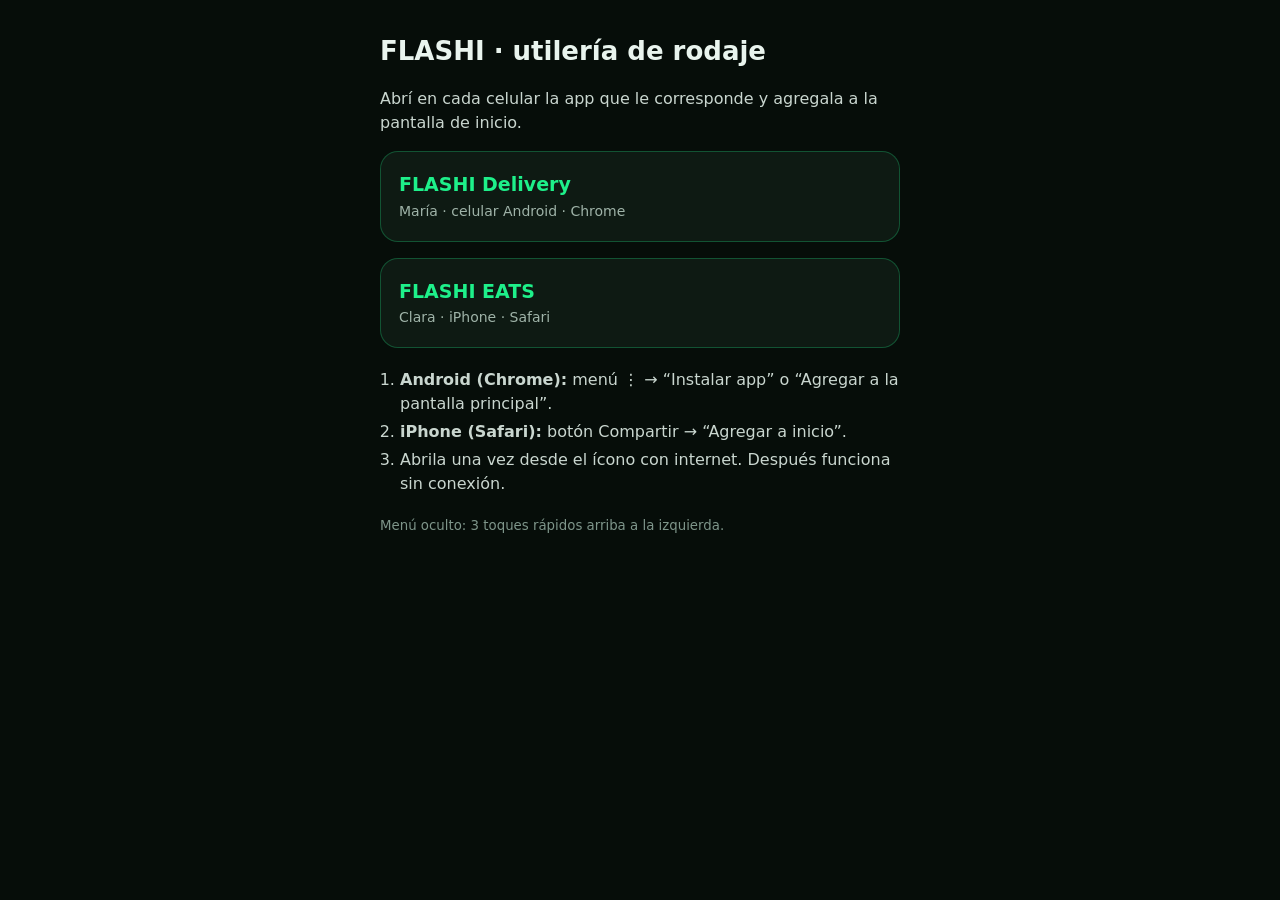
==== commit 75b9ca42: "Add files via upload" ====
--- a/index.html
+++ b/index.html
@@ -1,826 +1,8 @@
 <!doctype html>
-<html lang="es"><head>
-<meta charset="utf-8">
-<meta name="viewport" content="width=device-width,initial-scale=1,maximum-scale=1,user-scalable=no,viewport-fit=cover">
-<meta name="theme-color" content="#060D09">
-<meta name="mobile-web-app-capable" content="yes">
-<meta name="apple-mobile-web-app-capable" content="yes">
-<meta name="apple-mobile-web-app-status-bar-style" content="black-translucent">
-<meta name="apple-mobile-web-app-title" content="FLASHI EATS">
-<link rel="manifest" href="manifest.webmanifest">
-<link rel="icon" href="icon-192.png">
-<link rel="apple-touch-icon" href="apple-touch-icon.png">
-<title>FLASHI EATS</title>
-</head><body>
-<style>
-@font-face{font-family:Unbounded;font-style:normal;font-weight:500;font-display:block;src:url([data-uri]) format('woff2')}
-@font-face{font-family:Unbounded;font-style:normal;font-weight:700;font-display:block;src:url([data-uri]) format('woff2')}
-@font-face{font-family:Unbounded;font-style:normal;font-weight:800;font-display:block;src:url([data-uri]) format('woff2')}
-@font-face{font-family:Manrope;font-style:normal;font-weight:400;font-display:block;src:url([data-uri]) format('woff2')}
-@font-face{font-family:Manrope;font-style:normal;font-weight:500;font-display:block;src:url([data-uri]) format('woff2')}
-@font-face{font-family:Manrope;font-style:normal;font-weight:600;font-display:block;src:url([data-uri]) format('woff2')}
-@font-face{font-family:Manrope;font-style:normal;font-weight:700;font-display:block;src:url([data-uri]) format('woff2')}
-@font-face{font-family:Manrope;font-style:normal;font-weight:800;font-display:block;src:url([data-uri]) format('woff2')}
-</style>
-<style>
-/* ================= FLASHI · núcleo (dirección A · Pulso) ================= */
-:root{
-  --bg:#060D09;--s1:#0E1A13;--s2:#16271D;--s3:#1F3528;--ln:#1B2E22;
-  --g:#1EF08A;--gd:#10B865;--gi:#03140A;--r:#FF2B4A;--rd:#B3142B;
-  --tx:#E9F4EE;--tx2:#C9D6CF;--mu:#7E958A;
-  --fd:Unbounded,system-ui,sans-serif;--fb:Manrope,system-ui,sans-serif;
-  --sbh:30px;--sbb:0px;
-  color-scheme:dark;
-}
-*{box-sizing:border-box}
-html,body{height:100%;margin:0;background:#050807}
-body{overflow:hidden;overscroll-behavior:none;-webkit-user-select:none;user-select:none;-webkit-touch-callout:none;-webkit-tap-highlight-color:transparent;touch-action:manipulation;font-family:var(--fb);color:var(--tx);-webkit-font-smoothing:antialiased}
-button{font:inherit;color:inherit;background:none;border:0;padding:0;cursor:pointer}
-#device{position:relative;width:100%;height:100%;overflow:hidden;background:var(--bg);isolation:isolate}
-body.framed{display:grid;place-items:center;background:#171b19}
-body.framed #device{width:390px;height:min(844px,calc(100% - 40px));border-radius:46px;box-shadow:0 0 0 10px #0a0c0b,0 0 0 11px #2a302c,0 40px 80px -20px #000}
-body.framed.android #device{border-radius:34px}
-.num{font-variant-numeric:tabular-nums}
-
-/* ---------- pantallas ---------- */
-.scr{position:absolute;inset:0;display:flex;flex-direction:column;padding-top:var(--sbh);padding-bottom:var(--sbb);overflow-y:auto;overflow-x:hidden;scrollbar-width:none;background:var(--bg)}
-.scr::-webkit-scrollbar{display:none}
-.scr>*:not(.map):not(.spacer){flex-shrink:0}
-.scr.enter{animation:scrIn .28s ease-out}
-@keyframes scrIn{from{opacity:.4;transform:translateY(8px)}to{opacity:1;transform:none}}
-
-/* ---------- barra de estado falsa ---------- */
-.sbar{position:absolute;top:0;left:0;right:0;height:var(--sbh);display:flex;align-items:center;justify-content:space-between;padding:0 20px;z-index:90;color:#fff;pointer-events:none;font-family:Roboto,"Google Sans",system-ui,sans-serif;font-size:13.5px;font-weight:500}
-.sbar .ic{display:flex;align-items:center;gap:6px}
-.sbar svg{display:block}
-.sbar .pct{font-size:12.5px}
-.ios .sbar{font-family:-apple-system,"SF Pro Text",system-ui,sans-serif;font-weight:600;font-size:16px;padding:6px 30px 0 34px;align-items:center}
-.ios .sbar .isl{position:absolute;left:50%;top:11px;transform:translateX(-50%);width:120px;height:34px;border-radius:20px;background:#000}
-.hidebar .sbar{display:none}
-
-/* ---------- zonas ocultas ---------- */
-.hz{position:absolute;z-index:200;background:transparent}
-.hz.menu{left:0;top:0;width:96px;height:calc(var(--sbh) + 52px)}
-.hz.cue{right:0;bottom:0;width:76px;height:76px}
-body.debugzones .hz{background:#ff00ff33;outline:1px dashed #f0f}
-
-/* ---------- elementos comunes app ---------- */
-.top{display:flex;justify-content:space-between;align-items:center;padding:10px 18px 8px;flex:none}
-.logo{font-family:var(--fd);font-weight:800;font-size:21px;letter-spacing:-.035em;display:flex;align-items:center;gap:0}
-.logo i{display:inline-block;width:8px;height:8px;background:var(--g);border-radius:50%;margin:8px 0 0 2px;box-shadow:0 0 12px var(--g)}
-.logo small{font-family:var(--fb);font-weight:700;font-size:11.5px;color:var(--mu);margin:6px 0 0 8px;letter-spacing:0}
-.chip{font-size:12px;font-weight:800;padding:7px 12px;border-radius:99px;background:#1EF08A1c;color:var(--g);display:inline-flex;align-items:center;gap:6px}
-.chip.off{background:#FF2B4A1f;color:var(--r)}
-.chip.neutral{background:var(--s2);color:var(--tx)}
-.dot{width:7px;height:7px;border-radius:50%;background:currentColor;box-shadow:0 0 8px currentColor}
-.card{background:var(--s1);border-radius:20px;padding:14px 16px}
-.pad{padding:0 16px}
-.stack{display:flex;flex-direction:column;gap:10px}
-.lbl{font-size:11px;font-weight:700;letter-spacing:.08em;text-transform:uppercase;color:var(--mu)}
-.btn{display:block;width:100%;padding:17px;border-radius:18px;background:var(--g);color:var(--gi);font-weight:800;text-align:center;font-size:16px;box-shadow:0 10px 30px -10px #1EF08Aaa;transition:transform .1s}
-.btn:active{transform:scale(.98)}
-.btn.ghost{background:transparent;border:1.5px solid var(--g);color:var(--g);box-shadow:none}
-.btn.red{background:var(--r);color:#fff;box-shadow:0 10px 30px -10px #FF2B4Aaa}
-.btn.dim{background:var(--s2);color:var(--tx);box-shadow:none}
-.fine{text-align:center;font-size:12px;color:var(--mu)}
-.big{font-family:var(--fd);font-weight:800;letter-spacing:-.03em;line-height:1}
-.green{color:var(--g)} .red{color:var(--r)}
-.glowg{text-shadow:0 0 24px #1EF08A77} .glowr{text-shadow:0 0 24px #FF2B4A88}
-.spacer{flex:1 1 auto;min-height:12px}
-.tabs{display:flex;justify-content:space-around;padding:10px 6px calc(12px + var(--tabpad,0px));font-size:11px;font-weight:700;flex:none;border-top:1px solid var(--ln);background:var(--bg);position:sticky;bottom:0;margin-top:auto}
-.tabs span{display:flex;flex-direction:column;align-items:center;gap:5px;color:var(--mu)}
-.tabs span.on{color:var(--g)}
-.tabs svg{width:22px;height:22px}
-.alertbox{padding:12px 14px;border-radius:16px;background:linear-gradient(135deg,#FF2B4A33,#FF2B4A0d);border:1px solid #FF2B4A66;font-size:13px;line-height:1.45;color:var(--tx)}
-.alertbox b{display:block;color:var(--r);font-size:13.5px;margin-bottom:2px}
-.pulse-r{animation:pr 1s ease-in-out infinite}
-@keyframes pr{50%{opacity:.35}}
-
-/* ---------- mapa ---------- */
-.map{position:relative;flex:1 1 auto;min-height:260px;overflow:hidden;background:#07110B}
-.map svg{position:absolute;inset:0;width:100%;height:100%}
-.map .me{position:absolute;width:22px;height:22px;border-radius:50%;background:var(--g);border:4px solid #06140c;box-shadow:0 0 0 6px #1EF08A33,0 0 24px var(--g);transform:translate(-50%,-50%);transition:left 1.2s ease,top 1.2s ease}
-.map .pin{position:absolute;transform:translate(-50%,-100%);width:30px;height:40px}
-.map .me::after{content:"";position:absolute;inset:-14px;border-radius:50%;border:2px solid #1EF08A66;animation:ping 1.8s ease-out infinite}
-@keyframes ping{from{transform:scale(.5);opacity:1}to{transform:scale(1.6);opacity:0}}
-
-/* ---------- timers ---------- */
-.ring{--p:100;border-radius:50%;background:conic-gradient(var(--r) calc(var(--p)*1%),var(--s2) 0);display:grid;place-items:center;box-shadow:0 0 44px -8px #FF2B4Aaa}
-.ring>div{border-radius:50%;background:var(--bg);display:flex;flex-direction:column;align-items:center;justify-content:center;gap:2px}
-.tbar{height:6px;border-radius:6px;background:#00000055;overflow:hidden}
-.tbar i{display:block;height:100%;width:calc(var(--p,100)*1%);background:#fff;border-radius:6px;transition:width .25s linear}
-.t-zero{animation:pr .8s ease-in-out infinite}
-
-/* ================= NOTIFICACIONES ================= */
-.hu{position:absolute;left:10px;right:10px;top:calc(var(--sbh) + 6px);z-index:120;display:flex;flex-direction:column;gap:8px;pointer-events:none}
-.hu>*{pointer-events:auto;animation:huIn .38s cubic-bezier(.2,.9,.3,1.2)}
-@keyframes huIn{from{transform:translateY(-130%);opacity:0}to{transform:none;opacity:1}}
-.hu>.out{animation:huOut .25s ease-in forwards}
-@keyframes huOut{to{transform:translateY(-130%);opacity:0}}
-/* Android */
-.nA{background:#262A28;border-radius:26px;padding:14px 16px 15px;display:grid;grid-template-columns:30px 1fr;column-gap:12px;row-gap:3px;color:#E6E9E7;font-family:Roboto,"Google Sans",system-ui,sans-serif;box-shadow:0 8px 30px -6px #000c}
-.nA .ai{grid-row:span 3;width:30px;height:30px;border-radius:50%;display:grid;place-items:center;background:var(--g);color:#06140c}
-.nA.hot .ai{background:var(--r);color:#fff}
-.nA .ai svg{width:18px;height:18px}
-.nA .hd{font-size:12.5px;color:#B8C0BB;display:flex;gap:5px;align-items:center}
-.nA .hd b{font-weight:500;color:var(--g)}
-.nA.hot .hd b{color:#FF7A8C}
-.nA .tt{font-size:15px;font-weight:600;color:#fff;line-height:1.3}
-.nA .bd{font-size:14.5px;line-height:1.38;color:#DDE3DF}
-/* iOS */
-.nI{background:rgba(52,52,54,.72);-webkit-backdrop-filter:blur(26px) saturate(170%);backdrop-filter:blur(26px) saturate(170%);border-radius:24px;padding:13px 15px 14px;display:grid;grid-template-columns:40px 1fr;column-gap:11px;color:#fff;font-family:-apple-system,"SF Pro Text",system-ui,sans-serif;box-shadow:0 10px 30px -8px #0009}
-.nI .ai{grid-row:span 3;width:40px;height:40px;border-radius:10px;overflow:hidden;align-self:start}
-.nI .ai svg{width:40px;height:40px;display:block}
-.nI .hd{display:flex;justify-content:space-between;font-size:15px}
-.nI .hd b{font-weight:600}
-.nI .hd span{color:#ffffff8c;font-size:14px}
-.nI .tt{font-size:15px;font-weight:600;line-height:1.3}
-.nI .bd{font-size:15px;line-height:1.33;color:#fff}
-
-/* ================= BLOQUEO ANDROID ================= */
-.lockA{position:absolute;inset:0;z-index:80;display:flex;flex-direction:column;background:var(--wall,radial-gradient(120% 70% at 20% 0%,#16362A 0%,#08130E 55%,#050907 100%));background-size:cover;background-position:center;color:#E3F1E8;font-family:Roboto,"Google Sans",system-ui,sans-serif;padding-top:var(--sbh);overflow:hidden}
-.lockA::before{content:"";position:absolute;inset:0;background:#0000002e;pointer-events:none}
-.lockA>*{position:relative}
-.lockA .date{padding:22px 26px 0;font-size:16px;font-weight:500;display:flex;justify-content:space-between;color:#D6E8DC}
-.lockA .clock{padding:6px 26px 0;font-size:104px;line-height:.98;font-weight:400;letter-spacing:-2px;color:#CFF3DC;display:flex;flex-direction:column}
-.lockA .nl{padding:26px 12px 0;display:flex;flex-direction:column;gap:8px;overflow:hidden}
-.lockA .nl .nA{background:#1E2320e8;animation:huIn .38s cubic-bezier(.2,.9,.3,1.2)}
-.lockA .foot{margin-top:auto;padding:0 26px calc(22px + env(safe-area-inset-bottom,0px));display:flex;justify-content:space-between;align-items:flex-end}
-.lockA .sc{width:56px;height:56px;border-radius:50%;background:#ffffff1f;display:grid;place-items:center}
-.lockA .fp{display:flex;flex-direction:column;align-items:center;gap:10px;font-size:12.5px;color:#C9DBD0}
-.lockA .fp svg{width:30px;height:30px}
-
-/* ================= BLOQUEO iOS ================= */
-.lockI{position:absolute;inset:0;z-index:80;display:flex;flex-direction:column;align-items:center;background:var(--wall,linear-gradient(180deg,#0E2A1E 0%,#0A1B14 40%,#050A08 100%));background-size:cover;background-position:center;color:#fff;font-family:-apple-system,"SF Pro Display",system-ui,sans-serif;padding-top:var(--sbh);overflow:hidden}
-.lockI::before{content:"";position:absolute;inset:0;background:linear-gradient(#0000001a,#0000 40%,#00000066);pointer-events:none}
-.lockI>*{position:relative}
-.lockI .lk{margin-top:10px;width:18px;height:22px;opacity:.95}
-.lockI .date{margin-top:8px;font-size:20px;font-weight:600;letter-spacing:.2px;opacity:.9}
-.lockI .clock{font-size:96px;font-weight:600;line-height:1;letter-spacing:-1px;margin-top:2px;font-feature-settings:"tnum"}
-.lockI .nl{width:100%;padding:0 10px;display:flex;flex-direction:column;gap:8px;margin-top:auto;margin-bottom:26px}
-.lockI .nl .nI{animation:huIn .38s cubic-bezier(.2,.9,.3,1.2)}
-.lockI .foot{width:100%;display:flex;justify-content:space-between;padding:0 46px 12px}
-.lockI .sc{width:50px;height:50px;border-radius:50%;background:#ffffff26;-webkit-backdrop-filter:blur(20px);backdrop-filter:blur(20px);display:grid;place-items:center}
-.lockI .hbar{width:136px;height:5px;border-radius:3px;background:#fff;margin:4px 0 calc(8px + env(safe-area-inset-bottom,0px))}
-.unlocking{animation:unl .32s ease-in forwards}
-@keyframes unl{to{transform:translateY(-100%);opacity:.6}}
-
-/* ================= MENÚ DE CONTROL (no aparece en cámara) ================= */
-#menu{position:absolute;inset:0;z-index:500;background:#101211;color:#EDEFEE;font-family:system-ui,-apple-system,Roboto,sans-serif;overflow-y:auto;-webkit-user-select:text;user-select:text;padding:calc(env(safe-area-inset-top,0px) + 14px) 16px calc(env(safe-area-inset-bottom,0px) + 30px);font-size:14px}
-#menu h1{font-size:17px;margin:0;font-weight:800;letter-spacing:-.01em}
-#menu h2{font-size:12px;letter-spacing:.1em;text-transform:uppercase;color:#8E9691;margin:22px 0 8px;font-weight:700}
-#menu .mh{display:flex;justify-content:space-between;align-items:center;gap:12px;position:sticky;top:calc(-14px - env(safe-area-inset-top,0px));background:#101211;padding:6px 0 10px;z-index:2}
-#menu .x{font-size:14px;font-weight:700;padding:9px 14px;border-radius:10px;background:#242826}
-#menu .scn{display:flex;flex-direction:column;gap:6px}
-#menu .scn button{text-align:left;padding:11px 13px;border-radius:12px;background:#1A1D1C;border:1px solid #262A28;display:flex;flex-direction:column;gap:3px}
-#menu .scn button b{font-size:14.5px}
-#menu .scn button span{font-size:12.5px;color:#9BA39E;line-height:1.35}
-#menu .scn button.sel{border-color:#1EF08A;background:#13241B}
-#menu .cues{display:flex;flex-direction:column;gap:6px;counter-reset:c}
-#menu .cue{background:#1A1D1C;border:1px solid #262A28;border-radius:12px;padding:10px 12px;display:flex;flex-direction:column;gap:8px}
-#menu .cue .row{display:flex;justify-content:space-between;align-items:center;gap:10px}
-#menu .cue .row b{font-size:13.5px;font-weight:600}
-#menu .cue .row b::before{counter-increment:c;content:counter(c) " · ";color:#1EF08A}
-#menu .cue.next{border-color:#1EF08A88}
-#menu .cue button{font-size:12.5px;font-weight:700;padding:7px 11px;border-radius:9px;background:#2A2F2C;white-space:nowrap}
-#menu textarea,#menu input[type=text],#menu input[type=time],#menu input[type=number]{width:100%;background:#0B0D0C;border:1px solid #2E3431;border-radius:9px;color:#fff;padding:9px 10px;font:14px/1.4 system-ui,sans-serif}
-#menu textarea{min-height:58px;resize:vertical}
-#menu .f{display:grid;grid-template-columns:1fr 1.2fr;gap:8px 12px;align-items:center}
-#menu .f label{color:#B5BCB8;font-size:13px}
-#menu .seg{display:flex;background:#0B0D0C;border:1px solid #2E3431;border-radius:10px;padding:3px;gap:3px}
-#menu .seg button{flex:1;padding:7px 6px;border-radius:7px;font-size:12.5px;font-weight:700;color:#B5BCB8}
-#menu .seg button.on{background:#1EF08A;color:#04130A}
-#menu .go{margin-top:18px;width:100%;padding:16px;border-radius:14px;background:#1EF08A;color:#04130A;font-weight:900;font-size:16px}
-#menu .sm{font-size:12.5px;color:#8E9691;line-height:1.5}
-#menu .help{background:#1A1D1C;border-radius:12px;padding:12px 14px;line-height:1.55;font-size:13px;color:#C9CFCB}
-#menu .help b{color:#fff}
-#menu .row2{display:flex;gap:8px;flex-wrap:wrap}
-#menu .row2 button{padding:9px 12px;border-radius:10px;background:#242826;font-weight:700;font-size:13px}
-#menu .now{font-size:12.5px;color:#1EF08A;margin-top:4px}
-@media (prefers-reduced-motion:reduce){*{animation-duration:.01ms!important;transition:none!important}}
-
-/* ===== FLASHI EATS (Clara) ===== */
-.avatar{width:36px;height:36px;border-radius:50%;background:var(--s2);display:grid;place-items:center;font-weight:800;font-size:14px}
-.loc{padding:0 18px 4px;font-size:12px;color:var(--mu);font-weight:600}
-.loc b{display:block;color:var(--tx);font-size:15px;margin-top:2px;font-weight:800}
-.deliv{margin:12px 16px 0;border-radius:22px;padding:16px;background:var(--s1);border:1px solid #1EF08A33;display:flex;flex-direction:column;gap:12px}
-.deliv .r{display:flex;gap:12px;align-items:center}
-.deliv .ok{width:40px;height:40px;border-radius:50%;background:#1EF08A22;display:grid;place-items:center;flex:none;color:var(--g)}
-.deliv b{display:block;font-size:15px}
-.deliv span{font-size:12.5px;color:var(--mu)}
-.promo{margin:12px 16px 0;padding:18px;border-radius:26px;background:radial-gradient(90% 90% at 100% 0%,#1EF08A55,transparent 60%),linear-gradient(160deg,#10301E,#0A1710);border:1px solid #1EF08A33;position:relative;overflow:hidden;display:flex;flex-direction:column;gap:4px}
-.promo .tag{align-self:flex-start;font-size:12px;font-weight:800;color:#fff;background:var(--r);padding:6px 11px;border-radius:99px;box-shadow:0 0 20px #FF2B4Aaa;margin-bottom:6px}
-.promo h4{font-family:var(--fd);font-weight:800;font-size:22px;margin:4px 0 0;line-height:1.1;letter-spacing:-.03em}
-.promo .big{font-size:50px;color:var(--g);text-shadow:0 0 26px #1EF08A77;margin:4px 0}
-.promo p{font-size:13.5px;color:var(--tx2);margin:0 0 10px;line-height:1.4}
-.promo.soft{background:linear-gradient(160deg,#122A1D,#0B1711)}
-.promo.soft h4{font-size:18px}
-.last{margin:12px 16px 0;padding:12px;border-radius:20px;background:var(--s1);display:flex;flex-wrap:wrap;gap:12px;align-items:center}
-.thumb{width:52px;height:52px;border-radius:14px;flex:none;background:radial-gradient(circle at 35% 35%,#E8A34A,#7A3A12)}
-.th2{background:radial-gradient(circle at 35% 35%,#F2D6E6,#B0507F)}
-.th3{background:radial-gradient(circle at 35% 35%,#6B3A22,#2A140B)}
-.th4{background:radial-gradient(circle at 35% 35%,#F4C95D,#B23A1E)}
-.last div{flex:1;min-width:0;font-size:12.5px;color:var(--mu);line-height:1.35}
-.last div b{display:block;color:var(--tx);font-size:15px}
-.sbtn{flex-basis:100%;text-align:center;padding:12px;border-radius:14px;background:var(--g);color:var(--gi);font-weight:800;font-size:14px;box-shadow:0 8px 24px -10px #1EF08Aaa}
-.sect{padding:18px 18px 8px;font-family:var(--fd);font-weight:700;font-size:16px;letter-spacing:-.02em}
-.cats{display:flex;gap:8px;padding:12px 16px 0;overflow-x:auto;scrollbar-width:none}
-.cats::-webkit-scrollbar{display:none}
-.cats span{font-size:13px;font-weight:700;padding:9px 13px;border-radius:99px;background:var(--s2);white-space:nowrap}
-.rlist{display:flex;flex-direction:column;gap:2px;padding:0 16px}
-.rlist div{display:flex;gap:12px;align-items:center;padding:8px 0}
-.rlist .thumb{width:46px;height:46px;border-radius:12px}
-.rlist p{margin:0;flex:1;font-size:12.5px;color:var(--mu)}
-.rlist p b{display:block;color:var(--tx);font-size:14.5px}
-.rlist em{font-style:normal;font-size:11.5px;font-weight:800;color:var(--g);background:#1EF08A1a;padding:4px 8px;border-radius:99px}
-/* calificación */
-.hdr{display:flex;align-items:center;gap:10px;padding:8px 16px 10px}
-.hdr .bk{width:38px;height:38px;border-radius:50%;background:var(--s2);display:grid;place-items:center;font-size:22px;font-weight:700;line-height:1}
-.hdr h2{margin:0;font-size:18px;font-weight:800}
-.ordc{margin:4px 16px 0;display:flex;gap:12px;align-items:center}
-.ordc div{flex:1;font-size:12.5px;color:var(--mu);line-height:1.4}
-.ordc div b{display:block;color:var(--tx);font-size:15px}
-.q{padding:22px 18px 8px;font-family:var(--fd);font-weight:700;font-size:19px;letter-spacing:-.02em;text-align:center}
-.stars{display:flex;justify-content:center;gap:10px;padding:6px 0 4px}
-.stars button{width:46px;height:46px;color:var(--s3)}
-.stars button.on{color:#FFB020;filter:drop-shadow(0 0 10px #FFB02088)}
-.stars svg{width:100%;height:100%}
-.slabel{text-align:center;font-size:13px;color:var(--mu);font-weight:700;min-height:18px}
-.chips{display:flex;flex-wrap:wrap;gap:8px;padding:14px 16px 0;justify-content:center}
-.chips button{padding:10px 14px;border-radius:99px;background:var(--s2);font-size:13.5px;font-weight:700;border:1.5px solid transparent}
-.chips button.on{background:#FF2B4A22;border-color:var(--r);color:#fff}
-.sum{margin:16px 16px 0;display:flex;flex-direction:column;gap:10px}
-.sum .r{display:flex;justify-content:space-between;font-size:14px}
-.sum .r span{color:var(--tx2)}
-.sum .tot{border-top:1px solid var(--ln);padding-top:10px;font-weight:800;font-size:16px}
-.sum .tot b{font-family:var(--fd)}
-/* seguimiento */
-.eta{padding:4px 18px 0}
-.eta .big{font-size:44px;margin-top:4px}
-.eta .sub{font-size:13px;color:var(--tx2);margin-top:6px}
-.steps{display:grid;grid-template-columns:repeat(4,1fr);gap:6px;padding:14px 18px 12px}
-.steps i{height:5px;border-radius:3px;background:var(--s2)}
-.steps i.on{background:var(--g);box-shadow:0 0 10px #1EF08A99}
-.steps i.now{animation:pr 1.2s ease-in-out infinite}
-.rider{display:flex;gap:12px;align-items:center}
-.rider .avatar{width:48px;height:48px;background:linear-gradient(135deg,#1EF08A,#0B5F35);color:var(--gi);font-size:18px}
-.rider div{flex:1;font-size:12.5px;color:var(--mu)}
-.rider div b{display:block;color:var(--tx);font-size:16px}
-.rider em{font-style:normal;font-weight:800;color:#FFB020;font-size:13px}
-.arrived{color:var(--g)}
-.waiting{display:inline-flex;gap:6px;align-items:center;margin-top:8px;background:#FF2B4A22;color:#FF8A9A;border-radius:99px;padding:6px 11px;font-size:12.5px;font-weight:800}
-/* chat genérico (no es de FLASHI) */
-.chat{position:absolute;inset:0;display:flex;flex-direction:column;background:#0B0B0D;font-family:-apple-system,"SF Pro Text",system-ui,sans-serif;padding-top:var(--sbh)}
-.chat .ch{display:flex;align-items:center;gap:10px;padding:8px 14px 10px;background:#161618;border-bottom:1px solid #222}
-.chat .ch .bk{color:#4F8EF7;font-size:30px;line-height:1;font-weight:300;padding:0 4px}
-.chat .ch .av{width:38px;height:38px;border-radius:50%;background:linear-gradient(135deg,#C98BB0,#7C4B7A);display:grid;place-items:center;font-weight:700;color:#fff}
-.chat .ch b{display:block;font-size:16px;font-weight:600;color:#fff}
-.chat .ch span{font-size:12.5px;color:#8E8E93}
-.chat .body{flex:1;overflow:auto;padding:14px 12px;display:flex;flex-direction:column;gap:8px;background:#0B0B0D}
-.chat .day{align-self:center;font-size:12px;color:#8E8E93;background:#1C1C1E;padding:4px 10px;border-radius:9px;margin:6px 0}
-.chat .m{max-width:78%;padding:8px 11px 6px;border-radius:17px;font-size:15.5px;line-height:1.32;color:#fff;position:relative}
-.chat .m small{display:block;text-align:right;font-size:11px;color:#ffffff88;margin-top:2px}
-.chat .in{align-self:flex-start;background:#26252A;border-bottom-left-radius:5px}
-.chat .out{align-self:flex-end;background:#2B5CD8;border-bottom-right-radius:5px}
-.chat .aud{display:flex;align-items:center;gap:10px;min-width:240px;padding:9px 11px 6px}
-.chat .play{width:36px;height:36px;border-radius:50%;background:#ffffff1f;display:grid;place-items:center;flex:none}
-.chat .wave{display:flex;align-items:center;gap:2px;height:28px;flex:1}
-.chat .wave i{width:3px;border-radius:2px;background:#ffffff55;flex:none}
-.chat .wave i.p{background:#fff}
-.chat .adur{font-size:12px;color:#ffffffaa;min-width:30px}
-.chat .inp{display:flex;align-items:center;gap:10px;padding:8px 12px calc(10px + var(--tabpad,0px));background:#161618;border-top:1px solid #222}
-.chat .inp span{flex:1;background:#0B0B0D;border:1px solid #2C2C2E;border-radius:20px;padding:8px 14px;color:#6D6D72;font-size:15px}
-.chat .inp i{width:34px;height:34px;border-radius:50%;background:#2C2C2E;display:grid;place-items:center}
-/* compartidos con Delivery */
-.acts{display:grid;grid-template-columns:1fr 1fr;gap:8px;margin:10px 16px 0}
-.acts span{background:var(--s2);border-radius:14px;padding:11px;text-align:center;font-weight:700;font-size:13px}
-.sheet{background:var(--s1);border-radius:26px 26px 0 0;padding:16px 16px calc(18px + var(--tabpad,0px));display:flex;flex-direction:column;gap:6px;margin-top:-22px;position:relative;z-index:2;flex:none}
-.sheet .grab{width:40px;height:4px;border-radius:2px;background:var(--s3);align-self:center;margin-bottom:4px}
-.sheet .meta{font-size:12.5px;color:var(--mu)}
-.bottom{display:flex;flex-direction:column;gap:10px}
-
-</style>
-<div id="device"></div>
-<script>
-/* ================= FLASHI · motor de rodaje =================
-   Una app = FLASHI(config). El motor maneja: escenas y momentos (cues),
-   pantalla de bloqueo falsa, notificaciones, cuenta regresiva congelable,
-   reloj por escena, menú oculto y gestos invisibles. */
-(function(){
-'use strict';
-
-var ICON = {
-  sig:'<svg width="17" height="12" viewBox="0 0 17 12"><rect x="0" y="8" width="3" height="4" rx="1" fill="currentColor"/><rect x="4.5" y="5.5" width="3" height="6.5" rx="1" fill="currentColor"/><rect x="9" y="3" width="3" height="9" rx="1" fill="currentColor"/><rect x="13.5" y="0" width="3" height="12" rx="1" fill="currentColor" opacity=".35"/></svg>',
-  wifiA:'<svg width="16" height="13" viewBox="0 0 16 13"><path d="M8 13 0 3.2A12.6 12.6 0 0 1 8 0a12.6 12.6 0 0 1 8 3.2Z" fill="currentColor"/></svg>',
-  wifiI:'<svg width="16" height="12" viewBox="0 0 16 12"><path d="M8 11.6 10.4 9a3.4 3.4 0 0 0-4.8 0Z M8 5.8a6 6 0 0 1 4.2 1.7l1.4-1.5A8 8 0 0 0 8 3.7 8 8 0 0 0 2.4 6l1.4 1.5A6 6 0 0 1 8 5.8Z M8 1.9a10 10 0 0 1 7 2.8L16 3.6A11.6 11.6 0 0 0 8 .4 11.6 11.6 0 0 0 0 3.6l1 1.1a10 10 0 0 1 7-2.8Z" fill="currentColor"/></svg>',
-  lock:'<svg viewBox="0 0 18 22"><rect x="1" y="9" width="16" height="12.5" rx="3" fill="#fff"/><path d="M4.5 9.5V6.3a4.5 4.5 0 0 1 9 0v3.2" fill="none" stroke="#fff" stroke-width="2.2"/></svg>',
-  fp:'<svg viewBox="0 0 24 24" fill="none" stroke="currentColor" stroke-width="1.6" stroke-linecap="round"><path d="M6.5 5.5a8 8 0 0 1 11 0M4.5 10a8.5 8.5 0 0 1 15 0M8 20.5c-1-1.6-1.5-3.5-1.5-5.5a5.5 5.5 0 0 1 11 0v1M12 15v1.5c0 1.8.6 3.4 1.6 4.6M9.3 18.8C9 17.6 9 16.3 9 15a3 3 0 0 1 6 0M17.5 19.5c-.8.3-1.6.5-2.5.5"/></svg>',
-  torch:'<svg width="20" height="22" viewBox="0 0 20 22" fill="#fff"><path d="M5 1h10v4l-2.5 4v11a1 1 0 0 1-1 1h-3a1 1 0 0 1-1-1V9L5 5Z" opacity=".95"/></svg>',
-  cam:'<svg width="24" height="20" viewBox="0 0 24 20" fill="#fff"><path d="M8 1h8l1.8 2.5H21a2.5 2.5 0 0 1 2.5 2.5v10.5A2.5 2.5 0 0 1 21 19H3A2.5 2.5 0 0 1 .5 16.5V6A2.5 2.5 0 0 1 3 3.5h3.2Z"/><circle cx="12" cy="10.8" r="4.3" fill="#3a3a3c"/></svg>',
-  phone:'<svg width="22" height="22" viewBox="0 0 24 24" fill="#E3F1E8"><path d="M6.6 10.8a15 15 0 0 0 6.6 6.6l2.2-2.2c.3-.3.7-.4 1-.2 1.1.4 2.3.6 3.6.6.6 0 1 .4 1 1V20c0 .6-.4 1-1 1A17 17 0 0 1 3 4c0-.6.4-1 1-1h3.5c.6 0 1 .4 1 1 0 1.3.2 2.5.6 3.6.1.3 0 .7-.2 1Z"/></svg>',
-  camA:'<svg width="22" height="22" viewBox="0 0 24 24" fill="#E3F1E8"><path d="M9 3 7.2 5H4a2 2 0 0 0-2 2v11a2 2 0 0 0 2 2h16a2 2 0 0 0 2-2V7a2 2 0 0 0-2-2h-3.2L15 3Zm3 14.5a5 5 0 1 1 0-10 5 5 0 0 1 0 10Z"/></svg>'
-};
-
-function esc(s){return String(s==null?'':s).replace(/[&<>"]/g,function(c){return {'&':'&amp;','<':'&lt;','>':'&gt;','"':'&quot;'}[c];});}
-function pad(n){return (n<10?'0':'')+n;}
-function clone(o){return JSON.parse(JSON.stringify(o||{}));}
-function isIOSDevice(){var ua=navigator.userAgent||'';return /iPhone|iPad|iPod/.test(ua)||(/Macintosh/.test(ua)&&navigator.maxTouchPoints>1);}
-
-window.FLASHI = function(app){
-  var KEY='flashi-'+app.id+'-v1';
-  var cfg = load();
-  var st = {scene:null,cue:0,screen:app.home,p:{},locked:false,lockN:[],t0:Date.now(),
-            timer:{on:false,total:60,left:60,run:false,last:0},seq:0};
-  var dev, scrwrap, lockwrap, hu, sbar, menu;
-
-  function defaults(){return {sceneId:app.scenes[0].id,clock:app.clockDefault||'scene',date:app.dateDefault||'lunes, 14 de octubre',
-    bar:'auto',banners:'fixed',wall:null,zones:false,data:{},texts:{},sc:{}};}
-  function load(){var d=defaults();try{var s=JSON.parse(localStorage.getItem(KEY)||'null');if(s){for(var k in s)d[k]=s[k];}}catch(e){}return d;}
-  function save(){try{localStorage.setItem(KEY,JSON.stringify(cfg));}catch(e){}}
-
-  /* ---------- datos y textos ---------- */
-  function D(){var o={};for(var k in app.data)o[k]=app.data[k].value;for(var j in cfg.data)if(cfg.data[j]!=='')o[j]=cfg.data[j];return o;}
-  function T(key){
-    var v = (cfg.texts[key]!=null)?cfg.texts[key]:(app.texts[key]?app.texts[key].value:key);
-    var d=D(); return String(v).replace(/\{(\w+)\}/g,function(m,k){return d[k]!=null?d[k]:m;});
-  }
-  function sceneById(id){for(var i=0;i<app.scenes.length;i++)if(app.scenes[i].id===id)return app.scenes[i];return app.scenes[0];}
-  function SC(s){var b={start:s.start||'app',time:s.time||'12:00',batt:s.batt!=null?s.batt:(app.batt||60),dur:s.dur||0,run:s.run||'pause'};
-    var o=cfg.sc[s.id]||{};for(var k in o)b[k]=o[k];return b;}
-
-  /* ---------- reloj ---------- */
-  function clockStr(){
-    if(cfg.clock==='device'){var n=new Date();return pad(n.getHours())+':'+pad(n.getMinutes());}
-    var sc=SC(st.scene||app.scenes[0]);var hm=(sc.time||'12:00').split(':');
-    var mins=(+hm[0])*60+(+hm[1])+Math.floor((Date.now()-st.t0)/60000);
-    mins=((mins%1440)+1440)%1440;return pad(Math.floor(mins/60))+':'+pad(mins%60);
-  }
-  function batt(){return SC(st.scene||app.scenes[0]).batt;}
-
-  /* ---------- barra de estado ---------- */
-  function barVisible(){if(cfg.bar==='on')return true;if(cfg.bar==='off')return false;return !(app.platform==='ios'&&isIOSDevice());}
-  function sbarHTML(){
-    var b=batt(),low=b<=15;
-    if(app.platform==='android'){
-      var bat='<svg width="9" height="15" viewBox="0 0 9 15"><rect x="2.5" y="0" width="4" height="2" rx=".6" fill="currentColor"/><rect x=".75" y="1.75" width="7.5" height="12.5" rx="1.6" fill="none" stroke="currentColor" stroke-width="1.5"/><rect x="2" y="'+(3+10*(1-b/100)).toFixed(1)+'" width="5" height="'+(10*b/100).toFixed(1)+'" rx=".6" fill="'+(low?'#FF4D5E':'currentColor')+'"/></svg>';
-      return '<span data-clock>'+clockStr()+'</span><span class="ic">'+ICON.wifiA+'<span style="font-size:11.5px">5G</span>'+ICON.sig+bat+'<span class="pct">'+b+'%</span></span>';
-    }
-    var w=Math.max(2,Math.round(19*b/100));
-    var bi='<svg width="27" height="13" viewBox="0 0 27 13"><rect x=".5" y=".5" width="23" height="12" rx="3.6" fill="none" stroke="currentColor" opacity=".4"/><rect x="2.2" y="2.2" width="'+w+'" height="8.6" rx="2" fill="'+(low?'#FF453A':'currentColor')+'"/><path d="M25 4.4v4.2a2.2 2.2 0 0 0 0-4.2Z" fill="currentColor" opacity=".45"/></svg>';
-    return '<span data-clock>'+clockStr()+'</span>'+(document.body.classList.contains('framed')?'<span class="isl"></span>':'')+'<span class="ic">'+ICON.sig+ICON.wifiI+bi+'</span>';
-  }
-  function applyBar(){
-    var vis=barVisible();
-    dev.classList.toggle('hidebar',!vis);
-    var top = vis ? (app.platform==='ios'?'54px':'30px') : 'env(safe-area-inset-top, 0px)';
-    dev.style.setProperty('--sbh',top);
-    dev.style.setProperty('--tabpad', app.platform==='ios' ? (vis?'20px':'env(safe-area-inset-bottom, 0px)') : '0px');
-    sbar.innerHTML=sbarHTML();
-  }
-
-  /* ---------- render ---------- */
-  function api(){return A;}
-  function renderScreen(anim){
-    var fn=app.screens[st.screen]||app.screens[app.home];
-    var html=fn(A);
-    scrwrap.innerHTML='<div class="scr'+(anim?' enter':'')+' s-'+st.screen+'">'+html+'</div>';
-    tickTimer(true);tickUp();
-  }
-  function renderLock(){
-    if(!st.locked){lockwrap.innerHTML='';return;}
-    var wall = cfg.wall ? 'style="--wall:url('+cfg.wall+') center/cover"' : '';
-    var n=st.lockN.map(notifHTML).join('');
-    if(app.platform==='android'){
-      lockwrap.innerHTML='<div class="lockA" '+wall+' data-lock>'+
-        '<div class="date"><span>'+esc(shortDate())+'</span><span></span></div>'+
-        '<div class="clock num" data-clockbig></div>'+
-        '<div class="nl">'+n+'</div>'+
-        '<div class="foot"><span class="sc">'+ICON.phone+'</span><span class="fp">'+ICON.fp+'</span><span class="sc">'+ICON.camA+'</span></div></div>';
-    } else {
-      lockwrap.innerHTML='<div class="lockI" '+wall+' data-lock>'+
-        '<svg class="lk" viewBox="0 0 18 22">'+ICON.lock.replace(/^<svg[^>]*>|<\/svg>$/g,'')+'</svg>'+
-        '<div class="date">'+esc(cfg.date)+'</div>'+
-        '<div class="clock" data-clockbig></div>'+
-        '<div class="nl">'+n+'</div>'+
-        '<div class="foot"><span class="sc">'+ICON.torch+'</span><span class="sc">'+ICON.cam+'</span></div><div class="hbar"></div></div>';
-    }
-    tickClock();
-  }
-  function shortDate(){ // "lunes, 14 de octubre" -> "lun, 14 oct"
-    var m=cfg.date.match(/^(\w+),?\s+(\d+)\s+de\s+(\w+)/i);
-    if(!m)return cfg.date; return m[1].slice(0,3)+', '+m[2]+' '+m[3].slice(0,3);
-  }
-  function renderAll(anim){applyBar();renderScreen(anim);renderLock();}
-
-  /* ---------- notificaciones ---------- */
-  function notifHTML(n){
-    var ic=app.platform==='android'?app.iconSmall:app.icon;
-    var t=n.title?'<div class="tt">'+esc(n.title)+'</div>':'';
-    var sub=n.sub?'<div class="bd" style="opacity:.8">'+esc(n.sub)+'</div>':'';
-    if(app.platform==='android'){
-      return '<div class="nA'+(n.urgent?' hot':'')+'" data-n="'+n.id+'"><span class="ai">'+ic+'</span><div class="hd"><b>'+esc(app.appName)+'</b>·<span>ahora</span></div>'+t+'<div class="bd">'+esc(n.body)+'</div>'+sub+'</div>';
-    }
-    return '<div class="nI" data-n="'+n.id+'"><span class="ai">'+ic+'</span><div class="hd"><b>'+esc(app.appName)+'</b><span>ahora</span></div>'+t+'<div class="bd">'+esc(n.body)+'</div>'+sub+'</div>';
-  }
-  var allN={};
-  function notify(spec){
-    var n={id:'n'+(++st.seq),title:spec.title?T(spec.title):'',body:T(spec.text),sub:spec.sub?T(spec.sub):'',urgent:!!spec.urgent,open:spec.open||null,p:spec.p||null};
-    allN[n.id]=n;
-    if(st.locked){
-      st.lockN.unshift(n);
-      var nl=lockwrap.querySelector('.nl');
-      if(nl){nl.insertAdjacentHTML('afterbegin',notifHTML(n));}else renderLock();
-    } else {
-      hu.insertAdjacentHTML('afterbegin',notifHTML(n));
-      while(hu.children.length>2)hu.removeChild(hu.lastElementChild);
-      if(cfg.banners==='auto'){var id=n.id;setTimeout(function(){dismiss(id);},6000);}
-    }
-    return n;
-  }
-  function dismiss(id){var el=hu.querySelector('[data-n="'+id+'"]');if(!el)return;el.classList.add('out');setTimeout(function(){if(el.parentNode)el.parentNode.removeChild(el);},260);}
-  function clearBanners(){hu.innerHTML='';}
-  function tapNotif(id){
-    var n=allN[id];if(!n)return;
-    if(st.locked){st.lockN=st.lockN.filter(function(x){return x.id!==id;});unlock(n.open,n.p);return;}
-    dismiss(id);if(n.open)go(n.open,n.p);
-  }
-
-  /* ---------- navegación ---------- */
-  function go(screen,p){if(p)for(var k in p)st.p[k]=p[k];st.screen=screen;
-    if(app.onGo)app.onGo(A,screen);
-    if(st.locked){st.locked=false;renderLock();}
-    renderScreen(true);}
-  function unlock(screen,p){
-    var el=lockwrap.firstElementChild;
-    if(screen){if(p)for(var k in p)st.p[k]=p[k];st.screen=screen;if(app.onGo)app.onGo(A,screen);}
-    renderScreen(false);
-    if(el){el.classList.add('unlocking');setTimeout(function(){st.locked=false;st.lockN=[];renderLock();},300);}
-    else {st.locked=false;renderLock();}
-  }
-  function lock(){st.locked=true;clearBanners();renderLock();}
-  function set(p,rerender){for(var k in p)st.p[k]=p[k];if(rerender!==false&&!st.locked)renderScreen(false);}
-
-  /* ---------- cuenta regresiva ---------- */
-  function fmt(sec,mode){sec=Math.max(0,Math.ceil(sec));var m=Math.floor(sec/60),s=sec%60;
-    if(mode==='s')return String(sec);if(mode==='mm')return pad(m)+':'+pad(s);return m+':'+pad(s);}
-  function timerStart(total,run){var sc=SC(st.scene);st.timer.total=total||sc.dur||60;st.timer.left=st.timer.total;st.timer.on=true;st.timer.run=(run!==false);st.timer.last=performance.now();tickTimer(true);}
-  function timerToggle(){if(!st.timer.on)return;if(st.timer.left<=0)return;st.timer.run=!st.timer.run;st.timer.last=performance.now();}
-  function tickTimer(force){
-    var t=st.timer,now=performance.now();
-    if(t.run){t.left-=(now-t.last)/1000;t.last=now;if(t.left<=0){t.left=0;t.run=false;if(app.onTimerZero)app.onTimerZero(A);}}
-    var p=t.total?Math.max(0,t.left/t.total*100):0;
-    var els=scrwrap.querySelectorAll('[data-t]');
-    for(var i=0;i<els.length;i++){var e=els[i];var txt=fmt(t.left,e.getAttribute('data-t'));if(e.textContent!==txt||force)e.textContent=txt;e.classList.toggle('t-zero',t.on&&t.left<=0);}
-    var ps=scrwrap.querySelectorAll('[data-tp]');for(var j=0;j<ps.length;j++)ps[j].style.setProperty('--p',p.toFixed(2));
-  }
-  function tickUp(){var els=scrwrap.querySelectorAll('[data-up]');if(!els.length)return;var since=st.p.upStart||Date.now();var s=Math.floor((Date.now()-since)/1000);
-    for(var i=0;i<els.length;i++)els[i].textContent=Math.floor(s/60)+':'+pad(s%60);}
-  function tickClock(){var c=clockStr();var a=document.querySelectorAll('[data-clock]');for(var i=0;i<a.length;i++)if(a[i].textContent!==c)a[i].textContent=c;
-    var b=lockwrap.querySelector('[data-clockbig]');if(b){if(app.platform==='android'){var h=c.split(':');var html='<span>'+h[0]+'</span><span>'+h[1]+'</span>';if(b.innerHTML!==html)b.innerHTML=html;}else if(b.textContent!==c)b.textContent=c;}}
-
-  /* ---------- escenas y cues ---------- */
-  function startScene(id){
-    var s=sceneById(id);cfg.sceneId=s.id;save();
-    var sc=SC(s);
-    st.scene=s;st.cue=0;st.p=clone(s.p);st.t0=Date.now();st.lockN=[];st.seq=st.seq||0;
-    st.screen=s.screen||app.home;
-    st.timer={on:false,total:sc.dur||60,left:sc.dur||60,run:false,last:performance.now()};
-    if(s.timer==='start'){st.timer.on=true;st.timer.run=(sc.run==='run');}
-    st.p.upStart=Date.now();
-    clearBanners();
-    st.locked=(sc.start==='lock');
-    if(app.onStart)app.onStart(A,s);
-    renderAll(false);
-  }
-  function runCue(i){
-    var s=st.scene,c=s.cues[i];if(!c)return;
-    if(c.timer)timerStart(SC(s).dur,true);
-    if(c.stopTimer)st.timer.run=false;
-    if(c.set)for(var k in c.set)st.p[k]=c.set[k];
-    if(c.go){clearBanners();go(c.go,c.p);}else if((c.timer||c.set)&&!st.locked)renderScreen(false);
-    if(c.notif)notify(c.notif);
-    if(c.fn)c.fn(A);
-    st.cue=i+1;
-  }
-  function nextCue(){if(!st.scene)return;if(st.cue<st.scene.cues.length)runCue(st.cue);}
-
-  /* ---------- gestos ---------- */
-  function bindZones(){
-    var mz=dev.querySelector('.hz.menu'),cz=dev.querySelector('.hz.cue');
-    var taps=[];
-    mz.addEventListener('pointerdown',function(e){e.preventDefault();var now=Date.now();taps=taps.filter(function(t){return now-t<700;});taps.push(now);if(taps.length>=3){taps=[];openMenu();}});
-    var pend=null,lastTap=0;
-    cz.addEventListener('pointerdown',function(e){e.preventDefault();var now=Date.now();
-      if(pend&&now-lastTap<320){clearTimeout(pend);pend=null;timerToggle();return;}
-      lastTap=now;pend=setTimeout(function(){pend=null;nextCue();},320);});
-  }
-  function bindDevice(){
-    dev.addEventListener('click',function(e){
-      var n=e.target.closest('[data-n]');if(n&&!n.closest('#menu')){tapNotif(n.getAttribute('data-n'));return;}
-      var a=e.target.closest('[data-act]');if(a&&!a.closest('#menu')){var f=app.actions[a.getAttribute('data-act')];if(f)f(A,a);}
-    });
-    var y0=null,tgt=null;
-    dev.addEventListener('pointerdown',function(e){y0=e.clientY;tgt=e.target;wake();});
-    dev.addEventListener('pointerup',function(e){if(y0==null)return;var dy=e.clientY-y0;
-      if(st.locked&&tgt&&tgt.closest('[data-lock]')&&dy<-70)unlock();
-      var b=tgt&&tgt.closest('.hu [data-n]');if(b&&dy<-30)dismiss(b.getAttribute('data-n'));
-      y0=null;});
-    document.addEventListener('gesturestart',function(e){e.preventDefault();});
-    document.addEventListener('dblclick',function(e){e.preventDefault();},{passive:false});
-  }
-  var wl=null;function wake(){try{if(!wl&&navigator.wakeLock)navigator.wakeLock.request('screen').then(function(l){wl=l;l.addEventListener('release',function(){wl=null;});}).catch(function(){});}catch(e){}}
-  document.addEventListener('visibilitychange',function(){if(document.visibilityState==='visible')wake();});
-
-  /* ================= MENÚ ================= */
-  var selId=null,resetArm=false;
-  function openMenu(){selId=(st.scene&&st.scene.id)||cfg.sceneId;renderMenu();menu.hidden=false;menu.scrollTop=0;}
-  function closeMenu(){menu.hidden=true;if(!st.scene)startScene(cfg.sceneId);}
-  function seg(key,val,opts){return '<div class="seg" data-seg="'+key+'">'+opts.map(function(o){return '<button type="button" data-v="'+o[0]+'" class="'+(String(val)===String(o[0])?'on':'')+'">'+o[1]+'</button>';}).join('')+'</div>';}
-  function textField(k){var def=app.texts[k];if(!def)return '';var v=(cfg.texts[k]!=null)?cfg.texts[k]:def.value;
-    return '<textarea id="tx-'+k+'" data-text="'+k+'" rows="2">'+esc(v)+'</textarea>';}
-  function renderMenu(){
-    var s=sceneById(selId),sc=SC(s),cur=st.scene&&st.scene.id===s.id;
-    var h='<div class="mh"><h1>'+esc(app.appName)+' · Control de rodaje</h1><button class="x" data-m="close">Volver a la app</button></div>';
-    h+='<div class="sm">'+(st.scene?'En pantalla: <b style="color:#fff">'+esc(st.scene.name)+'</b> · momento '+Math.min(st.cue+1,st.scene.cues.length)+' de '+st.scene.cues.length+(st.cue>=st.scene.cues.length?' (terminados)':''):'Ninguna escena iniciada')+'</div>';
-    h+='<h2>Escena</h2><div class="scn">'+app.scenes.map(function(x){return '<button data-m="sel" data-id="'+x.id+'" class="'+(x.id===s.id?'sel':'')+'"><b>'+esc(x.name)+'</b><span>'+esc(x.desc)+'</span></button>';}).join('')+'</div>';
-    h+='<button class="go" data-m="start">Iniciar '+esc(s.short||s.name)+' desde el principio</button>';
-    h+='<h2>Momentos (toque abajo a la derecha = siguiente)</h2><div class="cues">'+s.cues.map(function(c,i){
-      var keys=[];if(c.notif){if(c.notif.title)keys.push(c.notif.title);keys.push(c.notif.text);if(c.notif.sub)keys.push(c.notif.sub);}
-      return '<div class="cue'+(cur&&i===st.cue?' next':'')+'"><div class="row"><b>'+esc(c.label)+'</b><button data-m="fire" data-i="'+i+'">Disparar ya</button></div>'+keys.map(textField).join('')+'</div>';}).join('')+(s.cues.length?'':'<div class="sm">Esta escena no tiene momentos: solo navegación libre.</div>')+'</div>';
-    if(s.texts&&s.texts.length){h+='<h2>Textos en pantalla</h2><div class="stack" style="display:flex;flex-direction:column;gap:8px">'+s.texts.map(function(k){return '<label class="sm">'+esc(app.texts[k].label)+'</label>'+textField(k);}).join('')+'</div>';}
-    h+='<h2>Ajustes de esta escena</h2><div class="f">';
-    h+='<label>Arranca en</label>'+seg('start',sc.start,[['lock','Bloqueo'],['app','App']]);
-    h+='<label>Hora de la escena</label><input type="time" id="sc-time" data-sc="time" value="'+esc(sc.time)+'">';
-    h+='<label>Batería (%)</label><input type="number" id="sc-batt" data-sc="batt" min="1" max="100" value="'+sc.batt+'">';
-    if(s.timer){h+='<label>Cuenta regresiva (seg.)</label><input type="number" id="sc-dur" data-sc="dur" min="1" max="3600" value="'+sc.dur+'">';}
-    if(s.timer==='start'){h+='<label>Al iniciar, el timer</label>'+seg('run',sc.run,[['pause','Pausado'],['run','Corriendo']]);}
-    h+='</div>';
-    h+='<h2>Datos de la ficción</h2><div class="f">'+Object.keys(app.data).map(function(k){var v=cfg.data[k]!=null&&cfg.data[k]!==''?cfg.data[k]:app.data[k].value;return '<label>'+esc(app.data[k].label)+'</label><input type="text" id="dt-'+k+'" data-data="'+k+'" value="'+esc(v)+'">';}).join('')+'</div>';
-    h+='<h2>Teléfono</h2><div class="f">';
-    h+='<label>Reloj</label>'+seg('clock',cfg.clock,[['scene','Hora de escena'],['device','Del teléfono']]);
-    h+='<label>Fecha (bloqueo)</label><input type="text" id="g-date" data-g="date" value="'+esc(cfg.date)+'">';
-    h+='<label>Barra de estado falsa</label>'+seg('bar',cfg.bar,[['auto','Auto'],['on','Sí'],['off','No']]);
-    h+='<label>Notificaciones en app</label>'+seg('banners',cfg.banners,[['fixed','Quedan fijas'],['auto','Se van a 6 s']]);
-    h+='<label>Fondo de bloqueo</label><div class="row2"><label class="x" style="padding:9px 12px;border-radius:10px;background:#242826;font-weight:700;font-size:13px;color:#fff">Elegir imagen<input type="file" accept="image/*" id="g-wall" hidden></label>'+(cfg.wall?'<button data-m="nowall">Quitar</button>':'')+'</div>';
-    h+='<label>Mostrar zonas ocultas</label>'+seg('zones',cfg.zones?'1':'0',[['0','No'],['1','Sí (ensayo)']]);
-    h+='</div>';
-    h+='<h2>Cómo se usa</h2><div class="help">'+
-      '<b>Abrir este menú:</b> 3 toques rápidos arriba a la izquierda (sobre el logo o el reloj).<br>'+
-      '<b>Siguiente momento:</b> 1 toque en la esquina inferior derecha.<br>'+
-      '<b>Congelar / seguir la cuenta regresiva:</b> 2 toques rápidos en la esquina inferior derecha.<br>'+
-      '<b>Desbloquear:</b> deslizar hacia arriba en la pantalla de bloqueo, o tocar la notificación.<br>'+
-      '<b>Descartar una notificación:</b> deslizarla hacia arriba.'+(app.help?'<br>'+app.help:'')+'</div>';
-    h+='<h2>Restablecer</h2><div class="row2"><button data-m="reset">'+(resetArm?'¿Seguro? Tocá de nuevo para borrar todos los ajustes':'Borrar todos los ajustes y textos editados')+'</button></div>';
-    menu.innerHTML=h;
-  }
-  function bindMenu(){
-    menu.addEventListener('click',function(e){
-      var b=e.target.closest('[data-m]');
-      var sg=e.target.closest('[data-seg] button');
-      if(sg){var key=sg.parentNode.getAttribute('data-seg'),v=sg.getAttribute('data-v');
-        if(key==='start'||key==='run'){cfg.sc[selId]=cfg.sc[selId]||{};cfg.sc[selId][key]=v;}
-        else if(key==='zones'){cfg.zones=(v==='1');document.body.classList.toggle('debugzones',cfg.zones);}
-        else {cfg[key]=v;}
-        save();if(key==='bar'||key==='clock')applyBar();renderMenu();return;}
-      if(!b)return;var m=b.getAttribute('data-m');
-      if(m==='close')closeMenu();
-      else if(m==='sel'){selId=b.getAttribute('data-id');resetArm=false;renderMenu();}
-      else if(m==='start'){startScene(selId);menu.hidden=true;}
-      else if(m==='fire'){var i=+b.getAttribute('data-i');if(!st.scene||st.scene.id!==selId)startScene(selId);menu.hidden=true;runCue(i);}
-      else if(m==='nowall'){cfg.wall=null;save();renderLock();renderMenu();}
-      else if(m==='reset'){if(!resetArm){resetArm=true;renderMenu();return;}try{localStorage.removeItem(KEY);}catch(x){}cfg=defaults();resetArm=false;document.body.classList.remove('debugzones');renderAll(false);renderMenu();}
-    });
-    menu.addEventListener('input',function(e){
-      var t=e.target;
-      if(t.hasAttribute('data-text')){cfg.texts[t.getAttribute('data-text')]=t.value;save();}
-      else if(t.hasAttribute('data-data')){cfg.data[t.getAttribute('data-data')]=t.value;save();}
-      else if(t.hasAttribute('data-sc')){var k=t.getAttribute('data-sc');cfg.sc[selId]=cfg.sc[selId]||{};cfg.sc[selId][k]=(k==='time')?t.value:Math.max(1,+t.value||1);save();}
-      else if(t.hasAttribute('data-g')){cfg[t.getAttribute('data-g')]=t.value;save();}
-    });
-    menu.addEventListener('change',function(e){
-      var t=e.target;if(t.id==='g-wall'&&t.files&&t.files[0]){shrink(t.files[0],function(url){cfg.wall=url;save();renderLock();renderMenu();});}
-      if(t.hasAttribute('data-sc')||t.hasAttribute('data-data')||t.hasAttribute('data-text')){applyBar();if(st.scene&&!st.locked)renderScreen(false);}
-    });
-  }
-  function shrink(file,cb){var r=new FileReader();r.onload=function(){var img=new Image();img.onload=function(){var W=1170,sc=Math.min(1,W/img.width);var c=document.createElement('canvas');c.width=Math.round(img.width*sc);c.height=Math.round(img.height*sc);c.getContext('2d').drawImage(img,0,0,c.width,c.height);cb(c.toDataURL('image/jpeg',.82));};img.src=r.result;};r.readAsDataURL(file);}
-
-  /* ---------- montaje ---------- */
-  function framed(){var f=window.matchMedia('(min-width: 700px)').matches&&window.matchMedia('(pointer: fine)').matches;document.body.classList.toggle('framed',f);}
-  function mount(){
-    document.body.classList.add(app.platform);
-    document.body.classList.toggle('debugzones',!!cfg.zones);
-    framed();window.addEventListener('resize',function(){framed();applyBar();});
-    dev=document.getElementById('device');dev.classList.add(app.platform);
-    dev.innerHTML='<div id="scrwrap"></div><div id="lockwrap"></div><div class="hu" id="hu"></div><div class="sbar" id="sbar"></div><div class="hz menu" aria-hidden="true"></div><div class="hz cue" aria-hidden="true"></div><div id="menu" hidden></div>';
-    scrwrap=dev.querySelector('#scrwrap');lockwrap=dev.querySelector('#lockwrap');hu=dev.querySelector('#hu');sbar=dev.querySelector('#sbar');menu=dev.querySelector('#menu');
-    bindZones();bindDevice();bindMenu();
-    startScene(cfg.sceneId);
-    setInterval(function(){tickTimer(false);},200);
-    setInterval(function(){tickClock();tickUp();},1000);
-  }
-
-  var A={st:st,cfg:cfg,T:T,D:D,esc:esc,fmt:fmt,go:go,set:set,notify:notify,lock:lock,unlock:unlock,timerStart:timerStart,
-    get timer(){return st.timer;},render:function(){renderScreen(false);},nextCue:nextCue,start:startScene,runCue:runCue,openMenu:openMenu,SC:function(){return SC(st.scene);}};
-  Object.defineProperty(A,'p',{get:function(){return st.p;}});
-  if(document.readyState==='loading')document.addEventListener('DOMContentLoaded',mount);else mount();
-  return A;
-};
-})();
-
-/* Mapa estilizado compartido (no es un mapa real). */
-(function(){
-var C=[195,280],ANG=-14*Math.PI/180;
-function rot(p){var dx=p[0]-C[0],dy=p[1]-C[1];return [C[0]+dx*Math.cos(ANG)-dy*Math.sin(ANG),C[1]+dx*Math.sin(ANG)+dy*Math.cos(ANG)];}
-function along(pts,f){var L=[],tot=0;for(var i=1;i<pts.length;i++){var d=Math.hypot(pts[i][0]-pts[i-1][0],pts[i][1]-pts[i-1][1]);L.push(d);tot+=d;}
-  var t=Math.max(0,Math.min(1,f))*tot;for(var j=0;j<L.length;j++){if(t<=L[j]){var r=L[j]?t/L[j]:0;return [pts[j][0]+(pts[j+1][0]-pts[j][0])*r,pts[j][1]+(pts[j+1][1]-pts[j][1])*r];}t-=L[j];}return pts[pts.length-1];}
-var ROUTE=[[120,560],[120,280],[280,280],[280,140]];
-window.FLASHI_MAP=function(o){
-  o=o||{};var prog=o.prog==null?0.18:o.prog;var id='m'+Math.random().toString(36).slice(2,7);
-  var g='';
-  for(var x=-120;x<=520;x+=80)g+='<line x1="'+x+'" y1="-200" x2="'+x+'" y2="760" stroke="#11201A" stroke-width="11"/>';
-  for(var y=-140;y<=700;y+=70)g+='<line x1="-200" y1="'+y+'" x2="600" y2="'+y+'" stroke="#11201A" stroke-width="11"/>';
-  g+='<line x1="-200" y1="280" x2="600" y2="280" stroke="#18301F" stroke-width="22"/>';
-  g+='<line x1="-220" y1="700" x2="620" y2="-160" stroke="#142A1C" stroke-width="16"/>';
-  g+='<rect x="208" y="358" width="64" height="54" rx="6" fill="#0B2616"/>';
-  g+='<rect x="48" y="78" width="64" height="54" rx="6" fill="#0B2616"/>';
-  var lab='font-family="Manrope,system-ui,sans-serif" font-size="10.5" font-weight="700" fill="#4D6B5A" letter-spacing=".5"';
-  g+='<text x="318" y="275" '+lab+'>AV. RIVADAVIA</text>';
-  g+='<text x="-30" y="345" '+lab+'>YERBAL</text>';
-  g+='<text '+lab+' transform="translate(196 470) rotate(-90)">HIDALGO</text>';
-  g+='<text '+lab+' transform="translate(116 540) rotate(-90)">ACOYTE</text>';
-  var pts=ROUTE.map(function(p){return p.join(',');}).join(' ');
-  var done=[];var tot=ROUTE;// parte recorrida
-  g+='<polyline points="'+pts+'" fill="none" stroke="#1EF08A" stroke-width="12" stroke-linejoin="round" opacity=".35" filter="url(#'+id+')"/>';
-  g+='<polyline points="'+pts+'" fill="none" stroke="#1EF08A" stroke-width="5" stroke-linejoin="round" stroke-linecap="round"/>';
-  var me=rot(along(ROUTE,prog)),pin=rot(ROUTE[ROUTE.length-1]);
-  var pinC=o.pinColor||'#FF2B4A';
-  var s='<svg viewBox="0 0 390 560" preserveAspectRatio="xMidYMid slice" aria-hidden="true"><defs><filter id="'+id+'" x="-20%" y="-20%" width="140%" height="140%"><feGaussianBlur stdDeviation="5"/></filter>'+
-    '<radialGradient id="'+id+'v" cx="50%" cy="45%" r="70%"><stop offset="60%" stop-color="#000" stop-opacity="0"/><stop offset="100%" stop-color="#000" stop-opacity=".65"/></radialGradient></defs>'+
-    '<rect width="390" height="560" fill="#07110B"/><g transform="rotate(-14 195 280)">'+g+'</g>'+
-    '<g transform="translate('+pin[0].toFixed(1)+' '+pin[1].toFixed(1)+')"><path d="M0 0C-4-8-15-15-15-26a15 15 0 1 1 30 0C15-15 4-8 0 0Z" fill="'+pinC+'" filter="url(#'+id+')" opacity=".7"/><path d="M0 0C-4-8-15-15-15-26a15 15 0 1 1 30 0C15-15 4-8 0 0Z" fill="'+pinC+'"/><circle cy="-26" r="5.5" fill="#fff"/></g>'+
-    '<g transform="translate('+me[0].toFixed(1)+' '+me[1].toFixed(1)+')"><circle r="12" fill="none" stroke="#1EF08A" stroke-width="2"><animate attributeName="r" from="10" to="30" dur="1.8s" repeatCount="indefinite"/><animate attributeName="opacity" from=".8" to="0" dur="1.8s" repeatCount="indefinite"/></circle><circle r="10" fill="#1EF08A" stroke="#05120A" stroke-width="4"/></g>'+
-    '<rect width="390" height="560" fill="url(#'+id+'v)"/></svg>';
-  return s;
-};
-})();
-
-/* ===== FLASHI EATS · app de Clara (iPhone) ===== */
-(function(){
-var TAB={
- home:'<svg viewBox="0 0 24 24" fill="none" stroke="currentColor" stroke-width="2" stroke-linejoin="round"><path d="M3 10.5 12 3l9 7.5V20a1 1 0 0 1-1 1h-5v-6H9v6H4a1 1 0 0 1-1-1Z"/></svg>',
- search:'<svg viewBox="0 0 24 24" fill="none" stroke="currentColor" stroke-width="2" stroke-linecap="round"><circle cx="11" cy="11" r="7"/><path d="m20 20-3.5-3.5"/></svg>',
- bag:'<svg viewBox="0 0 24 24" fill="none" stroke="currentColor" stroke-width="2" stroke-linejoin="round"><path d="M5 8h14l-1 13H6Z"/><path d="M9 8V6a3 3 0 0 1 6 0v2"/></svg>',
- user:'<svg viewBox="0 0 24 24" fill="none" stroke="currentColor" stroke-width="2"><circle cx="12" cy="8" r="4"/><path d="M4 21c1.5-4 4.5-6 8-6s6.5 2 8 6"/></svg>'
-};
-var ICON='<svg viewBox="0 0 64 64"><rect width="64" height="64" fill="#1EF08A"/><text x="14" y="46" font-family="Unbounded,system-ui,sans-serif" font-weight="800" font-size="40" fill="#03140A">f</text><circle cx="45" cy="42" r="6" fill="#03140A"/></svg>';
-var STAR='<svg viewBox="0 0 24 24" fill="currentColor"><path d="m12 2.5 2.9 6 6.6.9-4.8 4.6 1.2 6.5L12 17.4l-5.9 3.1 1.2-6.5L2.5 9.4l6.6-.9Z"/></svg>';
-var CHECK='<svg width="20" height="20" viewBox="0 0 24 24" fill="none" stroke="currentColor" stroke-width="3" stroke-linecap="round" stroke-linejoin="round"><path d="m5 12.5 4.5 4.5L19 7.5"/></svg>';
-var PLAY='<svg width="14" height="16" viewBox="0 0 14 16" fill="#fff"><path d="M1 1.5v13a1 1 0 0 0 1.5.9l11-6.5a1 1 0 0 0 0-1.8l-11-6.5A1 1 0 0 0 1 1.5Z"/></svg>';
-var PAUSE='<svg width="14" height="16" viewBox="0 0 14 16" fill="#fff"><rect x="1" y="1" width="4" height="14" rx="1"/><rect x="9" y="1" width="4" height="14" rx="1"/></svg>';
-var MIC='<svg width="16" height="18" viewBox="0 0 16 22" fill="none" stroke="#8E8E93" stroke-width="2" stroke-linecap="round"><rect x="4" y="1" width="8" height="13" rx="4"/><path d="M1 10a7 7 0 0 0 14 0M8 17v4"/></svg>';
-var WAVE=[8,14,20,12,24,18,10,22,26,16,12,20,14,24,10,18,22,12,16,26,20,14,10,18,24,12,16,20,10,14,22,18,12,8,14,10];
-var CHIPS=['Llegó tarde','Comida fría','Faltó algo','Mal empaquetado','Repartidora descortés','Otro'];
-var SLAB=['','Muy malo','Malo','Regular','Bueno','Excelente'];
-
-function tabs(on){var t=[['home','Inicio',TAB.home],['search','Buscar',TAB.search],['orders','Pedidos',TAB.bag],['profile','Perfil',TAB.user]];
-  return '<nav class="tabs">'+t.map(function(x){return '<span data-act="tab" data-to="'+x[0]+'" class="'+(x[0]===on?'on':'')+'">'+x[2]+x[1]+'</span>';}).join('')+'</nav>';}
-function top(A){var D=A.D();return '<div class="top"><span class="logo">flashi<i></i><small>Eats</small></span><span class="avatar">'+A.esc(String(D.cliente).charAt(0))+'</span></div>';}
-function pad(n){return (n<10?'0':'')+n;}
-
-var app={
- id:'eats',platform:'ios',appName:'FLASHI EATS',home:'home',batt:64,clockDefault:'device',
- icon:ICON,iconSmall:ICON,
- help:'<b>Reloj:</b> por defecto usa la hora del iPhone (ajustala a mano en Configuración del iPhone para cada escena).',
- data:{
-  cliente:{label:'Nombre de la clienta',value:'Clara'},
-  dirCliente:{label:'Dirección de Clara',value:'Av. Rivadavia 4120, 7º B'},
-  local:{label:'Local',value:'Burger Voraz'},
-  item:{label:'Pedido',value:'Doble cheddar + papas'},
-  precio:{label:'Precio del pedido',value:'$14.900'},
-  rider:{label:'Rider',value:'María G.'},
-  riderId:{label:'ID de rider',value:'#R-4471'},
-  pedido:{label:'Número de pedido',value:'#88213'},
-  madre:{label:'Contacto del audio',value:'Mamá'},
-  audioDur:{label:'Duración del audio (seg.)',value:'14'}
- },
- texts:{
-  c2_rate:{label:'Esc 2 · Notificación (inventada)',value:'¿Cómo estuvo tu pedido de {local}? Calificá tu experiencia.'},
-  rated_note:{label:'Pantalla calificación enviada · Texto (inventado)',value:'Tu calificación impacta en el puntaje de la repartidora.'},
-  c6_arr:{label:'Esc 6 · Notificación (inventada)',value:'Tu repartidora llegó. Salí a buscar tu pedido.'},
-  c7_coupon:{label:'Esc 7 · Notificación cupón',value:'¡Lunes de no cocinar! Te regalamos un cupón de $8000! Aprovechá ahora y disfrutá de tu snack favorito!'},
-  c7_again:{label:'Esc 7 · Notificación pedir otra vez',value:'Si querés utilizar el cupón antes de que expire, tocá en pedir otra vez'},
-  chat_old1:{label:'Chat · Mensaje viejo de la madre',value:'Hija, ¿estás bien? No me contestás.'},
-  chat_old2:{label:'Chat · Respuesta vieja de Clara',value:'Sí ma, perdón. Mucho trabajo.'}
- },
- scenes:[
-  {id:'c2',name:'Esc 2 · Día · Reclamo: tarde y frío',short:'Esc 2',desc:'Inicio con “Tu pedido fue entregado”. Clara toca Calificar, pone estrellas y marca “Llegó tarde” y “Comida fría”.',
-   time:'12:05',batt:64,start:'app',screen:'home',p:{delivered:true},
-   cues:[{label:'Notificación: ¿cómo estuvo tu pedido? (inventada, opcional)',notif:{text:'c2_rate',open:'rate'}},{label:'Abrir la calificación',go:'rate'}]},
-  {id:'c6',name:'Esc 6 · Día · Esperando a María en el hall',short:'Esc 6',desc:'Seguimiento del pedido. Cada momento acerca a la repartidora hasta que llega.',
-   time:'12:58',batt:58,start:'app',screen:'track',p:{stage:0},
-   cues:[{label:'Llega en 2 min',set:{stage:1}},{label:'Llega en 1 min',set:{stage:2}},
-         {label:'Notificación: tu repartidora llegó',fn:function(A){A.set({stage:3,upStart:Date.now()});},notif:{text:'c6_arr',open:'track'}}]},
-  {id:'c7',name:'Esc 7 · Noche · Audio de mamá y cupón',short:'Esc 7',desc:'Chat genérico con el audio de la madre (se reproduce visualmente). Llegan las dos notificaciones del cupón. Clara toca “Pedir otra vez”.',
-   time:'21:14',batt:41,start:'app',screen:'chat',
-   cues:[{label:'Notificación: cupón de $8000',notif:{text:'c7_coupon',open:'home',p:{coupon:true}}},
-         {label:'Notificación: pedir otra vez',notif:{text:'c7_again',open:'home',p:{coupon:true}}},
-         {label:'Abrir inicio con el cupón',go:'home',p:{coupon:true}}]},
-  {id:'free',name:'Uso libre',short:'uso libre',desc:'Inicio de la app, sin momentos.',time:'16:30',batt:70,start:'app',screen:'home',cues:[]}
- ],
- actions:{
-  tab:function(A,el){var to=el.getAttribute('data-to');A.go('home');},
-  home:function(A){A.go('home',{delivered:false});},
-  rate:function(A){A.go('rate',{stars:0,chips:[]});},
-  star:function(A,el){A.set({stars:+el.getAttribute('data-v')});},
-  chip:function(A,el){var v=el.getAttribute('data-v'),c=(A.p.chips||[]).slice(),i=c.indexOf(v);if(i<0)c.push(v);else c.splice(i,1);A.set({chips:c});},
-  send:function(A){A.go('rated',{delivered:false});},
-  reorder:function(A){A.go('confirmed',{useCoupon:!!A.p.coupon});},
-  follow:function(A){A.go('track',{stage:0,coupon:false});},
-  back:function(A){A.go('home');},
-  play:function(A){if(A.p.playing){A.p.playing=false;A.p.aPos=curPos(A);}else{A.p.playing=true;A.p.aStart=Date.now()-(A.p.aPos||0)*1000;if((A.p.aPos||0)>=dur(A))A.p.aStart=Date.now();}audioTick(A,true);}
- },
- onStart:function(A){A.p.playing=false;A.p.aPos=0;A.p.cStart=null;},
- onGo:function(A,s){if(s==='home'&&A.p.coupon&&!A.p.cStart)A.p.cStart=Date.now();},
- screens:{
-  home:function(A){var D=A.D(),p=A.p;
-   var deliv=p.delivered?'<div class="deliv"><div class="r"><span class="ok">'+CHECK+'</span><div><b>Tu pedido de '+A.esc(D.local)+' fue entregado</b><span>Pedido '+A.esc(D.pedido)+' · ¿Cómo estuvo?</span></div></div><button class="btn" data-act="rate">Calificar pedido</button></div>':'';
-   var promo=p.coupon?
-     '<div class="promo"><span class="tag num" data-cexp>Vence en 14:59</span><h4>¡Lunes de no cocinar!</h4><div class="big num">$8.000</div><p>Te regalamos un cupón para tu snack favorito. Aprovechá ahora.</p><button class="btn" data-act="reorder">Pedir otra vez · '+A.esc(D.local)+'</button></div>'
-    :'<div class="promo soft"><h4>Envío gratis en heladerías</h4><p style="margin:4px 0 0">Solo hoy, pedidos desde $9.000.</p></div>';
-   return top(A)+'<div class="loc">Entregar en<b>'+A.esc(D.dirCliente)+' ▾</b></div>'+deliv+promo+
-    '<div class="last"><span class="thumb"></span><div><b>'+A.esc(D.local)+'</b>'+A.esc(D.item)+' · '+A.esc(D.precio)+'</div>'+(p.coupon?'':'<button class="sbtn" data-act="reorder">Pedir otra vez</button>')+'</div>'+
-    '<div class="cats"><span>Hamburguesas</span><span>Chocolate</span><span>Helado</span><span>Sushi</span><span>Pizza</span></div>'+
-    '<div class="sect">Cerca tuyo</div><div class="rlist">'+
-     '<div><span class="thumb th2"></span><p><b>Heladería Polar</b>25–35 min · 4,6 ★</p><em>Envío gratis</em></div>'+
-     '<div><span class="thumb th3"></span><p><b>Choco Bar 24 h</b>15–25 min · 4,4 ★</p><em>−20%</em></div>'+
-     '<div><span class="thumb th4"></span><p><b>Pizzería La Esquina</b>30–40 min · 4,2 ★</p><em>2×1</em></div></div>'+
-    '<div class="spacer"></div>'+tabs('home');},
-
-  rate:function(A){var D=A.D(),s=A.p.stars||0,c=A.p.chips||[];
-   var st='';for(var i=1;i<=5;i++)st+='<button data-act="star" data-v="'+i+'" class="'+(i<=s?'on':'')+'" aria-label="'+i+' estrellas">'+STAR+'</button>';
-   return '<div class="hdr"><button class="bk" data-act="back">‹</button><h2>Calificá tu pedido</h2></div>'+
-    '<div class="card ordc"><span class="thumb"></span><div><b>'+A.esc(D.local)+'</b>Pedido '+A.esc(D.pedido)+' · Entregado por '+A.esc(D.rider)+'</div></div>'+
-    '<div class="q">¿Cómo estuvo tu pedido?</div><div class="stars">'+st+'</div><div class="slabel">'+SLAB[s]+'</div>'+
-    '<div class="q" style="font-size:16px;padding-top:18px">¿Qué salió mal?</div>'+
-    '<div class="chips">'+CHIPS.map(function(x){return '<button data-act="chip" data-v="'+x+'" class="'+(c.indexOf(x)>=0?'on':'')+'">'+x+'</button>';}).join('')+'</div>'+
-    '<div class="spacer"></div><div class="bottom" style="padding:14px 16px 20px"><button class="btn'+(s?'':' dim')+'" data-act="send">Enviar calificación</button></div>';},
-
-  rated:function(A){var D=A.D(),s=A.p.stars||1,c=A.p.chips||[];
-   var stars='';for(var i=1;i<=5;i++)stars+='<span style="color:'+(i<=s?'#FFB020':'var(--s3)')+';display:inline-block;width:22px;height:22px">'+STAR+'</span>';
-   return '<div style="background:radial-gradient(120% 55% at 50% 0%,#1EF08A44,transparent 62%);display:flex;flex-direction:column;align-items:center;text-align:center;padding:48px 22px 0"><span style="width:84px;height:84px;border-radius:50%;background:var(--g);display:grid;place-items:center;color:var(--gi);box-shadow:0 0 50px #1EF08Aaa;margin-bottom:18px">'+CHECK.replace('width="20" height="20"','width="40" height="40"')+'</span>'+
-    '<h1 style="font-family:var(--fd);font-weight:800;font-size:26px;letter-spacing:-.03em;margin:0 0 10px">Recibimos tu calificación</h1><div>'+stars+'</div>'+
-    '<p style="font-size:14px;color:var(--tx2);margin:10px 0 0">'+A.esc(c.join(' · ')||'Sin comentarios')+'</p></div>'+
-    '<div class="card" style="margin:22px 16px 0;font-size:14px;line-height:1.45;color:var(--tx2)">'+A.esc(A.T('rated_note'))+'<br><b style="color:var(--g)">Te acreditamos $1.500 en Flashi Créditos.</b></div>'+
-    '<div class="spacer"></div><div style="padding:14px 16px 20px"><button class="btn" data-act="home">Volver al inicio</button></div>';},
-
-  track:function(A){var D=A.D(),s=A.p.stage||0;
-   var eta=['4 min','2 min','1 min'][s];var prog=[.35,.62,.84,1][s];
-   var head=s<3?'<span class="lbl">Llega en</span><div class="big num">'+eta+'</div><div class="sub">'+A.esc(D.rider)+' está en camino con tu pedido</div>'
-     :'<span class="lbl">Tu pedido</span><div class="big arrived glowg">Llegó</div><div class="sub">'+A.esc(D.rider)+' te espera en la puerta</div><span class="waiting">Esperando hace <b class="num" data-up>0:00</b></span>';
-   var steps='';for(var i=0;i<4;i++)steps+='<i class="'+(i<=s?'on':'')+(i===s&&s<3?' now':'')+'"></i>';
-   return top(A)+'<div class="eta">'+head+'</div><div class="steps">'+steps+'</div>'+
-    '<div class="map">'+FLASHI_MAP({prog:prog})+'</div>'+
-    '<div class="sheet"><span class="grab"></span><div class="rider"><span class="avatar">'+A.esc(String(D.rider).charAt(0))+'</span><div><b>'+A.esc(D.rider)+'</b>Rider '+A.esc(D.riderId)+' · Bici · <em>4,6 ★</em></div></div>'+
-    '<div class="acts" style="margin:8px 0 0"><span>Chat</span><span>Llamar</span></div><span class="meta" style="margin-top:6px">'+A.esc(D.local)+' · '+A.esc(D.item)+'</span></div>';},
-
-  chat:function(A){var D=A.D();
-   var w=WAVE.map(function(h){return '<i style="height:'+h+'px"></i>';}).join('');
-   return '<div class="chat"><div class="ch"><span class="bk">‹</span><span class="av">'+A.esc(String(D.madre).charAt(0))+'</span><div><b>'+A.esc(D.madre)+'</b><span>en línea</span></div></div>'+
-    '<div class="body"><span class="day">jueves</span><div class="m in">'+A.esc(A.T('chat_old1'))+'<small>19:48</small></div><div class="m out">'+A.esc(A.T('chat_old2'))+'<small>23:02 ✓✓</small></div>'+
-    '<span class="day">Hoy</span><div class="m in aud"><button class="play" data-act="play">'+(A.p.playing?PAUSE:PLAY)+'</button><span class="wave" data-wave>'+w+'</span><span class="adur num" data-adur>0:'+pad(dur(A))+'</span></div>'+
-    '<div class="m in" style="padding:3px 11px 5px;background:none"><small style="text-align:left">21:13</small></div></div>'+
-    '<div class="inp"><span>Mensaje</span><i>'+MIC+'</i></div></div>';},
-
-  confirmed:function(A){var D=A.D(),c=A.p.useCoupon;
-   var price=parseInt(String(D.precio).replace(/\D/g,''),10)||14900;var total=price+1200-(c?8000:0);
-   var m=function(n){return '$'+String(n).replace(/\B(?=(\d{3})+(?!\d))/g,'.');};
-   return '<div style="display:flex;flex-direction:column;align-items:center;text-align:center;padding:44px 22px 0;background:radial-gradient(120% 55% at 50% 0%,#1EF08A44,transparent 62%)"><span style="width:84px;height:84px;border-radius:50%;background:var(--g);display:grid;place-items:center;color:var(--gi);box-shadow:0 0 50px #1EF08Aaa;margin-bottom:18px">'+CHECK.replace('width="20" height="20"','width="40" height="40"')+'</span>'+
-    '<h1 style="font-family:var(--fd);font-weight:800;font-size:28px;letter-spacing:-.035em;margin:0 0 8px">¡Pedido confirmado!</h1><p style="margin:0;color:var(--tx2);font-size:15px">Llega en 25–35 min</p></div>'+
-    '<div class="card sum"><div class="r"><span>1× '+A.esc(D.item)+'</span><span>'+A.esc(D.precio)+'</span></div><div class="r"><span>Envío</span><span>$1.200</span></div>'+
-    (c?'<div class="r"><span class="green">Cupón Lunes de no cocinar</span><span class="green">−$8.000</span></div>':'')+
-    '<div class="r tot"><span style="color:var(--tx)">Total</span><b class="num">'+m(total)+'</b></div></div>'+
-    '<div class="spacer"></div><div style="padding:14px 16px 20px"><button class="btn" data-act="follow">Seguir mi pedido</button></div>';}
- }
-};
-function dur(A){var d=parseInt(A.D().audioDur,10);return d>0?d:14;}
-function curPos(A){if(!A.p.playing)return A.p.aPos||0;return Math.min(dur(A),(Date.now()-A.p.aStart)/1000);}
-function audioTick(A,force){
-  var w=document.querySelector('[data-wave]');if(!w)return;
-  var pos=curPos(A),d=dur(A);
-  if(A.p.playing&&pos>=d){A.p.playing=false;A.p.aPos=d;force=true;}
-  var bars=w.children,n=Math.round(bars.length*pos/d);
-  for(var i=0;i<bars.length;i++)bars[i].classList.toggle('p',i<n);
-  var t=document.querySelector('[data-adur]');if(t){var r=A.p.playing||pos>0?pos:d;r=Math.floor(r);t.textContent=Math.floor(r/60)+':'+pad(r%60);}
-  if(force){var b=document.querySelector('.chat .play');if(b)b.innerHTML=A.p.playing?PAUSE:PLAY;}
-}
-var API=FLASHI(app);window.FLASHI_APP=API;
-setInterval(function(){
-  if(API.p.playing)audioTick(API,false);
-  var e=document.querySelectorAll('[data-cexp]');if(e.length&&API.p.cStart){var left=Math.max(0,899-Math.floor((Date.now()-API.p.cStart)/1000));
-    for(var i=0;i<e.length;i++)e[i].textContent='Vence en '+pad(Math.floor(left/60))+':'+pad(left%60);}
-},250);
-})();
-
-</script>
-<script>if('serviceWorker' in navigator){addEventListener('load',function(){navigator.serviceWorker.register('sw.js').catch(function(){});});}</script>
-</body></html>
+<html lang="es"><head><meta charset="utf-8"><meta name="viewport" content="width=device-width,initial-scale=1,viewport-fit=cover"><meta name="theme-color" content="#060D09"><title>FLASHI · Utilería</title>
+<style>:root{color-scheme:dark}body{margin:0;background:#060D09;color:#E9F4EE;font:16px/1.5 system-ui,-apple-system,Roboto,sans-serif;padding:32px 16px 48px}main{max-width:520px;margin:0 auto;display:flex;flex-direction:column;gap:16px}h1{font-size:26px;margin:0}p{margin:0;color:#C9D6CF}a.c{display:block;text-decoration:none;color:inherit;background:#0E1A13;border:1px solid #1EF08A44;border-radius:18px;padding:18px}a.c b{display:block;font-size:19px;color:#1EF08A}a.c span{font-size:14px;color:#9FB3A8}ol{margin:0;padding-left:20px;color:#C9D6CF}li{margin:4px 0}small{color:#7E958A}</style></head>
+<body><main><h1>FLASHI · utilería de rodaje</h1><p>Abrí en cada celular la app que le corresponde y agregala a la pantalla de inicio.</p>
+<a class="c" href="delivery.html"><b>FLASHI Delivery</b><span>María · celular Android · Chrome</span></a>
+<a class="c" href="eats.html"><b>FLASHI EATS</b><span>Clara · iPhone · Safari</span></a>
+<ol><li><b>Android (Chrome):</b> menú ⋮ → “Instalar app” o “Agregar a la pantalla principal”.</li><li><b>iPhone (Safari):</b> botón Compartir → “Agregar a inicio”.</li><li>Abrila una vez desde el ícono con internet. Después funciona sin conexión.</li></ol>
+<small>Menú oculto: 3 toques rápidos arriba a la izquierda.</small></main></body></html>
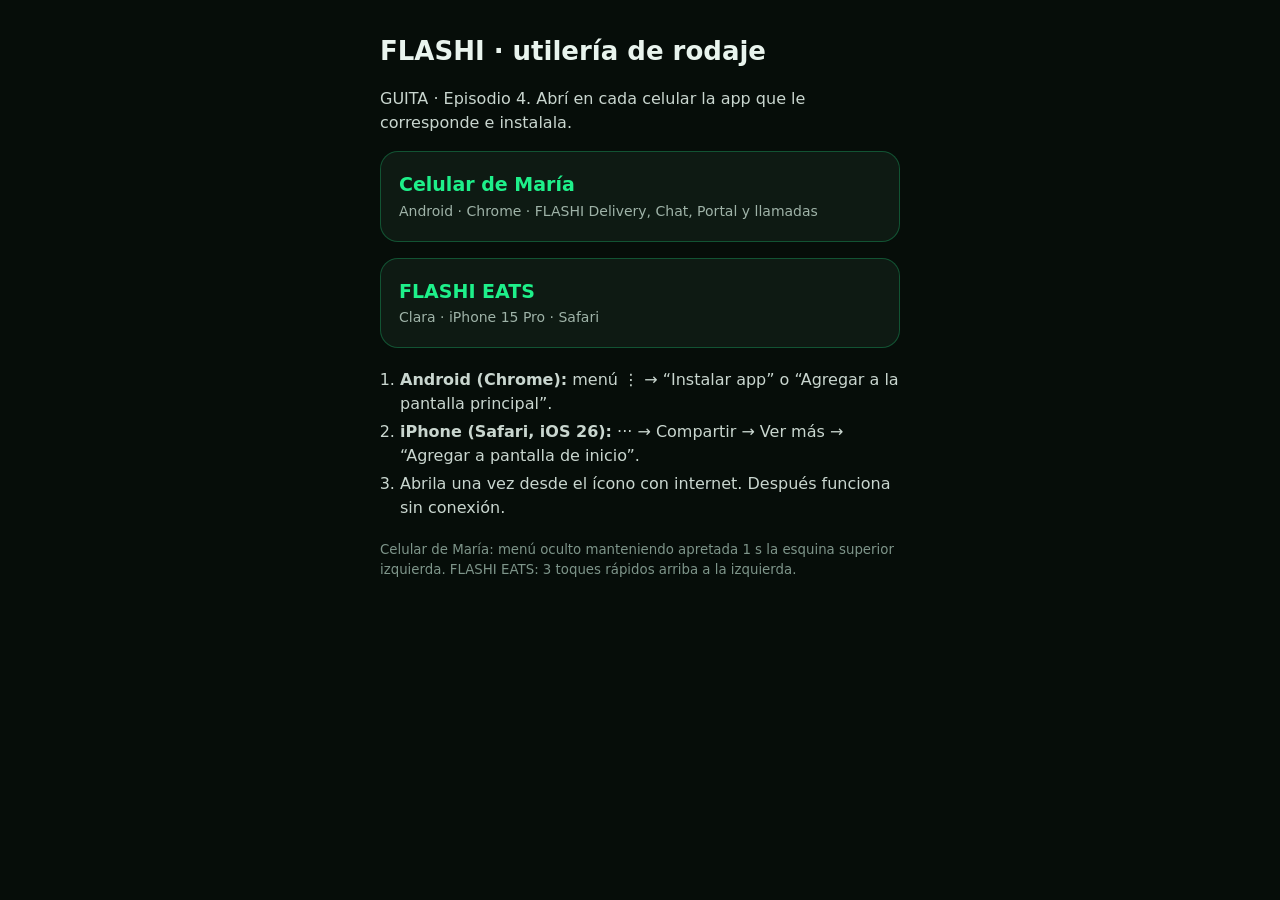
==== commit 69bd0679: "Celular de María (Ep. 4): Android falso con FLASHI, Chat, Portal y llamadas - Nueva app en delivery/" ====
--- a/index.html
+++ b/index.html
@@ -1,8 +1,10 @@
 <!doctype html>
-<html lang="es"><head><meta charset="utf-8"><meta name="viewport" content="width=device-width,initial-scale=1,viewport-fit=cover"><meta name="theme-color" content="#060D09"><title>FLASHI · Utilería</title>
+<html lang="es-AR"><head><meta charset="utf-8"><meta name="viewport" content="width=device-width,initial-scale=1,viewport-fit=cover"><meta name="theme-color" content="#060D09"><title>FLASHI · Utilería</title>
 <style>:root{color-scheme:dark}body{margin:0;background:#060D09;color:#E9F4EE;font:16px/1.5 system-ui,-apple-system,Roboto,sans-serif;padding:32px 16px 48px}main{max-width:520px;margin:0 auto;display:flex;flex-direction:column;gap:16px}h1{font-size:26px;margin:0}p{margin:0;color:#C9D6CF}a.c{display:block;text-decoration:none;color:inherit;background:#0E1A13;border:1px solid #1EF08A44;border-radius:18px;padding:18px}a.c b{display:block;font-size:19px;color:#1EF08A}a.c span{font-size:14px;color:#9FB3A8}ol{margin:0;padding-left:20px;color:#C9D6CF}li{margin:4px 0}small{color:#7E958A}</style></head>
-<body><main><h1>FLASHI · utilería de rodaje</h1><p>Abrí en cada celular la app que le corresponde y agregala a la pantalla de inicio.</p>
-<a class="c" href="delivery.html"><b>FLASHI Delivery</b><span>María · celular Android · Chrome</span></a>
-<a class="c" href="eats.html"><b>FLASHI EATS</b><span>Clara · iPhone · Safari</span></a>
-<ol><li><b>Android (Chrome):</b> menú ⋮ → “Instalar app” o “Agregar a la pantalla principal”.</li><li><b>iPhone (Safari):</b> botón Compartir → “Agregar a inicio”.</li><li>Abrila una vez desde el ícono con internet. Después funciona sin conexión.</li></ol>
-<small>Menú oculto: 3 toques rápidos arriba a la izquierda.</small></main></body></html>
+<body><main><h1>FLASHI · utilería de rodaje</h1><p>GUITA · Episodio 4. Abrí en cada celular la app que le corresponde e instalala.</p>
+<a class="c" href="delivery/"><b>Celular de María</b><span>Android · Chrome · FLASHI Delivery, Chat, Portal y llamadas</span></a>
+<a class="c" href="eats.html"><b>FLASHI EATS</b><span>Clara · iPhone 15 Pro · Safari</span></a>
+<ol><li><b>Android (Chrome):</b> menú ⋮ → “Instalar app” o “Agregar a la pantalla principal”.</li><li><b>iPhone (Safari, iOS 26):</b> ··· → Compartir → Ver más → “Agregar a pantalla de inicio”.</li><li>Abrila una vez desde el ícono con internet. Después funciona sin conexión.</li></ol>
+<small>Celular de María: menú oculto manteniendo apretada 1 s la esquina superior izquierda. FLASHI EATS: 3 toques rápidos arriba a la izquierda.</small></main>
+<script>if('serviceWorker' in navigator){addEventListener('load',function(){navigator.serviceWorker.register('sw.js').catch(function(){});});}</script>
+</body></html>
